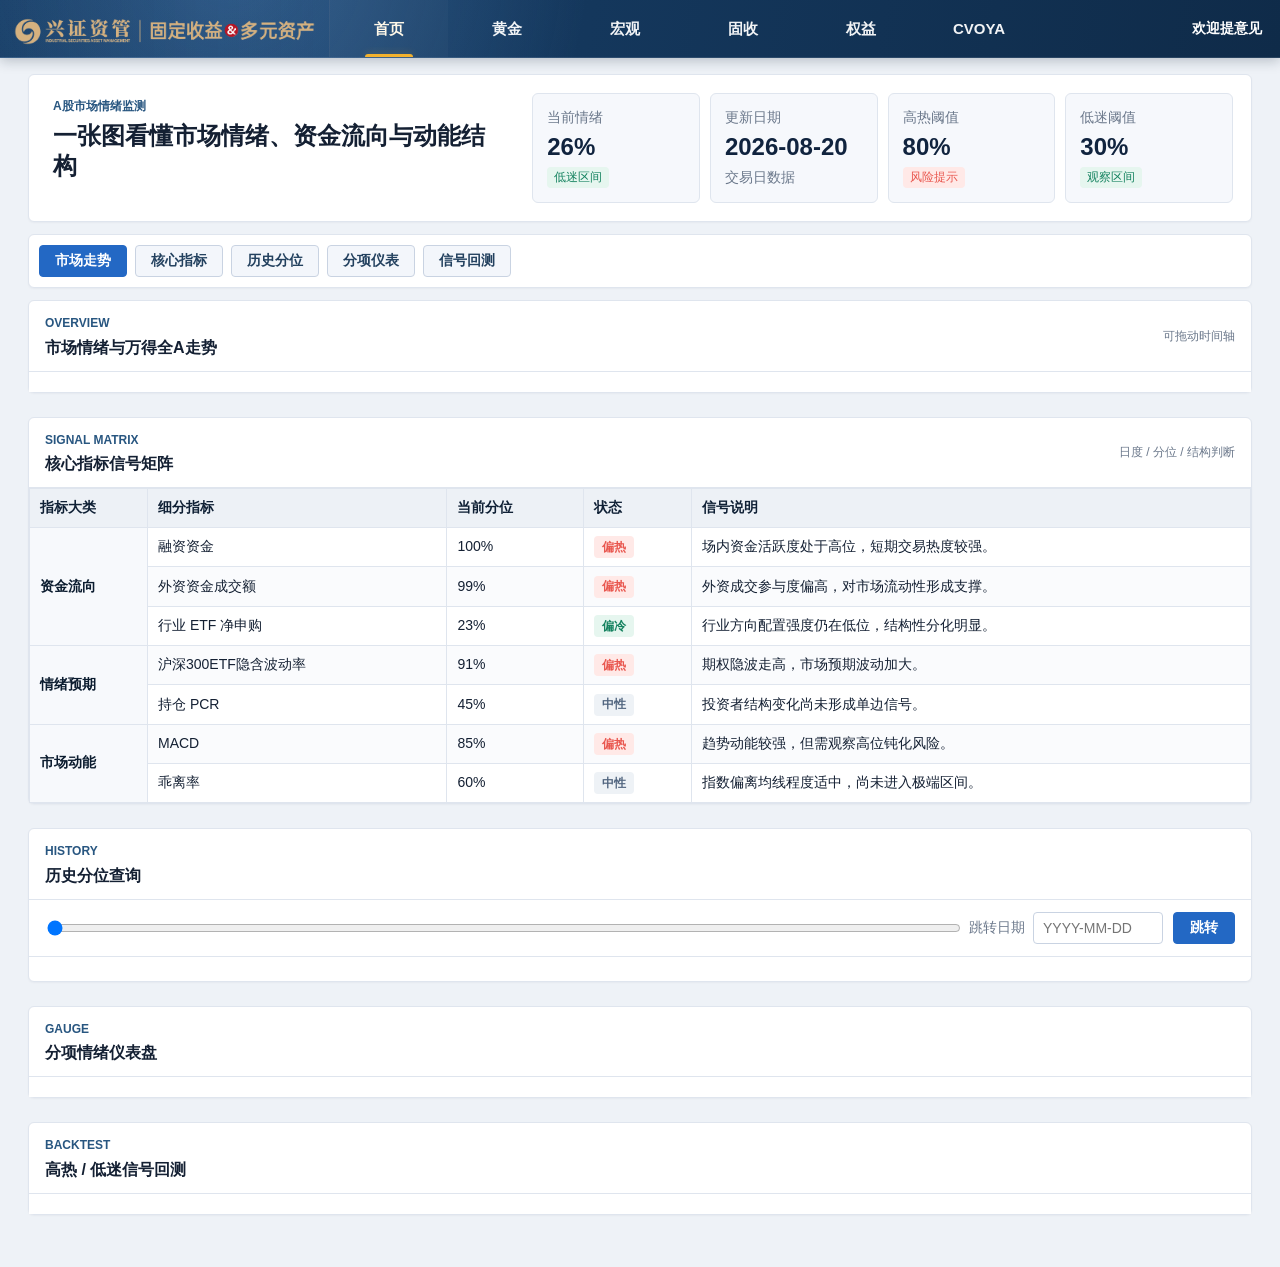
==== index.html @ 02cd3f31 "Add files via upload" ====
<!doctype html>
<html lang="zh-CN">
  <head>
    <meta charset="utf-8">
    <meta name="viewport" content="width=device-width, initial-scale=1">
    <title>兴证资管 - 固定收益与多元资产研究平台</title>
    <meta name="description" content="覆盖黄金、宏观、固定收益与权益研究的多资产研究平台。">
    <link rel="stylesheet" href="styles.css">
  </head>
  <body>
    <header class="topbar">
      <a class="logo" href="#top" data-page-link="page-1" aria-label="返回首页">
        <img class="logo-image" src="brand-logo2.png" alt="兴证资管 固定收益与多元资产">
      </a>
      <nav class="main-nav" aria-label="主导航">
        <a class="active" href="#top" data-page-link="page-1">首页</a>
        <a href="#page-2" data-page-link="page-2">黄金</a>
        <a href="#page-3" data-page-link="page-3">宏观</a>
        <a href="#page-4" data-page-link="page-4">固收</a>
        <a href="#page-5" data-page-link="page-5">权益</a>
        <a href="#page-6" data-page-link="page-6">CVOYA</a>
      </nav>
      <a class="account-link" href="#top">欢迎提意见</a>
    </header>

    <main id="top" class="dashboard-shell is-home">
      <section class="overview-band" aria-label="市场情绪总览">
        <div class="overview-title">
          <p>A股市场情绪监测</p>
          <h1>一张图看懂市场情绪、资金流向与动能结构</h1>
        </div>
        <div class="metric-strip" aria-label="关键指标">
          <article class="metric-card">
            <span>当前情绪</span>
            <strong>26%</strong>
            <em class="state cool">低迷区间</em>
          </article>
          <article class="metric-card">
            <span>更新日期</span>
            <strong>2026-08-20</strong>
            <em>交易日数据</em>
          </article>
          <article class="metric-card">
            <span>高热阈值</span>
            <strong>80%</strong>
            <em class="state hot">风险提示</em>
          </article>
          <article class="metric-card">
            <span>低迷阈值</span>
            <strong>30%</strong>
            <em class="state cool">观察区间</em>
          </article>
        </div>
      </section>

      <section class="workspace-tabs" aria-label="首页模块导航">
        <a class="tab-button active" href="#market-trend" data-page="page-1">市场走势</a>
        <a class="tab-button" href="#signals" data-page="page-1">核心指标</a>
        <a class="tab-button" href="#percentile" data-page="page-1">历史分位</a>
        <a class="tab-button" href="#gauge-section" data-page="page-1">分项仪表</a>
        <a class="tab-button" href="#backtest-section" data-page="page-1">信号回测</a>
      </section>

      <section id="page-1" class="page active" aria-label="情绪指标主视图">
        <section id="signals" class="module module--wide signal-module">
          <div class="module-header">
            <div>
              <p>Signal Matrix</p>
              <h2>核心指标信号矩阵</h2>
            </div>
            <span class="module-meta">日度 / 分位 / 结构判断</span>
          </div>
          <div class="table-scroll">
            <table class="signal-table">
              <thead>
                <tr>
                  <th>指标大类</th>
                  <th>细分指标</th>
                  <th>当前分位</th>
                  <th>状态</th>
                  <th>信号说明</th>
                </tr>
              </thead>
              <tbody>
                <tr>
                  <th rowspan="3">资金流向</th>
                  <td>融资资金</td>
                  <td>100%</td>
                  <td><span class="tag tag-hot">偏热</span></td>
                  <td>场内资金活跃度处于高位，短期交易热度较强。</td>
                </tr>
                <tr>
                  <td>外资资金成交额</td>
                  <td>99%</td>
                  <td><span class="tag tag-hot">偏热</span></td>
                  <td>外资成交参与度偏高，对市场流动性形成支撑。</td>
                </tr>
                <tr>
                  <td>行业 ETF 净申购</td>
                  <td>23%</td>
                  <td><span class="tag tag-cool">偏冷</span></td>
                  <td>行业方向配置强度仍在低位，结构性分化明显。</td>
                </tr>
                <tr>
                  <th rowspan="2">情绪预期</th>
                  <td>沪深300ETF隐含波动率</td>
                  <td>91%</td>
                  <td><span class="tag tag-hot">偏热</span></td>
                  <td>期权隐波走高，市场预期波动加大。</td>
                </tr>
                <tr>
                  <td>持仓 PCR</td>
                  <td>45%</td>
                  <td><span class="tag tag-mid">中性</span></td>
                  <td>投资者结构变化尚未形成单边信号。</td>
                </tr>
                <tr>
                  <th rowspan="2">市场动能</th>
                  <td>MACD</td>
                  <td>85%</td>
                  <td><span class="tag tag-hot">偏热</span></td>
                  <td>趋势动能较强，但需观察高位钝化风险。</td>
                </tr>
                <tr>
                  <td>乖离率</td>
                  <td>60%</td>
                  <td><span class="tag tag-mid">中性</span></td>
                  <td>指数偏离均线程度适中，尚未进入极端区间。</td>
                </tr>
              </tbody>
            </table>
          </div>
        </section>

        <section id="notes" class="insight-grid" aria-label="结论摘要">
          <article class="module insight-card">
            <span class="section-badge">市场判断</span>
            <h2>情绪处于中性偏热区间</h2>
            <p>综合资金流向、投资者预期与市场动能，当前市场情绪未进入极端高热，但部分资金和动能指标已经处于较高分位。</p>
          </article>
          <article class="module insight-card">
            <span class="section-badge">资金面</span>
            <h2>交易活跃度较强</h2>
            <p>融资资金和外资成交额分位偏高，说明市场参与度上升；行业 ETF 净申购仍偏弱，结构性机会更值得跟踪。</p>
          </article>
          <article class="module insight-card">
            <span class="section-badge">风险提示</span>
            <h2>避免追高单一方向</h2>
            <p>当情绪继续上行并接近高热区间时，需要重点观察波动率、成交拥挤度和趋势动能是否同步转弱。</p>
          </article>
        </section>

        <section id="charts" class="chart-grid" aria-label="图表模块">
          <article id="market-trend" class="module chart-module chart-module--wide">
            <div class="module-header">
              <div>
                <p>Overview</p>
                <h2>市场情绪与万得全A走势</h2>
              </div>
              <span class="module-meta">可拖动时间轴</span>
            </div>
            <div class="chart-frame chart-frame--centered">
              <div id="top-chart" class="plotly-graph-div"></div>
            </div>
          </article>

          <article id="backtest-section" class="module chart-module">
            <div class="module-header">
              <div>
                <p>Backtest</p>
                <h2>高热 / 低迷信号回测</h2>
              </div>
            </div>
            <div class="chart-frame chart-frame--centered">
              <div id="signal-backtest-chart" class="plotly-graph-div"></div>
            </div>
          </article>

          <article id="gauge-section" class="module chart-module">
            <div class="module-header">
              <div>
                <p>Gauge</p>
                <h2>分项情绪仪表盘</h2>
              </div>
            </div>
            <div class="chart-frame chart-frame--centered chart-frame--tall">
              <div id="gauge-chart" class="plotly-graph-div"></div>
            </div>
          </article>
        </section>

        <section id="percentile" class="module percentile-module" aria-label="历史分位查询">
          <div class="module-header">
            <div>
              <p>History</p>
              <h2>历史分位查询</h2>
            </div>
            <span class="module-meta" id="dateText"></span>
          </div>
          <div class="date-tools">
            <input id="dateSlider" type="range" min="0" value="0" aria-label="选择日期">
            <label>
              <span>跳转日期</span>
              <input id="dateInput" type="text" placeholder="YYYY-MM-DD">
            </label>
            <button id="jumpButton" type="button">跳转</button>
          </div>
          <div id="dateMsg" class="date-message"></div>
          <div id="percentile-table" class="table-scroll"></div>
        </section>
      </section>

      <section id="page-2" class="page gold-page" aria-label="黄金研究">
        <section class="module gold-model-intro">
          <div class="gold-model-titlebar">
            <div>
              <p>Gold Indicators</p>
              <h2>黄金指标</h2>
            </div>
            <div class="gold-model-tools">
              <span class="model-chip">模型说明</span>
              <label class="gold-model-date">日期 <span>待接入</span></label>
            </div>
          </div>
          <dl class="gold-method-list">
            <div><dt>更新节奏</dt><dd>周度观点与月度观点</dd></div>
            <div><dt>指标框架</dt><dd>宏观、通胀、利率、资金与市场情绪</dd></div>
            <div><dt>模型输出</dt><dd>数据接入后展示方向、强度和结论说明</dd></div>
          </dl>
        </section>

        <section class="gold-model-grid" aria-label="黄金择时模型概览">
          <div class="gold-conclusion-grid">
            <article class="gold-conclusion-card">
              <div class="gold-card-title"><span>周度</span><h3>本周结论</h3></div>
              <dl>
                <div><dt>当前信号</dt><dd><span class="signal-pending">待更新</span></dd></div>
                <div><dt>场内建议</dt><dd>--</dd></div>
                <div><dt>场外建议</dt><dd>--</dd></div>
                <div><dt>业绩回溯</dt><dd>--</dd></div>
              </dl>
            </article>
            <article class="gold-conclusion-card">
              <div class="gold-card-title"><span>月度</span><h3>本月结论</h3></div>
              <dl>
                <div><dt>当前信号</dt><dd><span class="signal-pending">待更新</span></dd></div>
                <div><dt>场内建议</dt><dd>--</dd></div>
                <div><dt>场外建议</dt><dd>--</dd></div>
                <div><dt>业绩回溯</dt><dd>--</dd></div>
              </dl>
            </article>
            <article class="gold-explanation-card">
              <div class="gold-card-title"><span>说明</span><h3>结论说明</h3></div>
              <p>模型数据尚未接入。后续将在这里展示周度、月度信号的主要驱动因素，以及配置观点与风险提示。</p>
            </article>
          </div>

          <article class="gold-timing-chart-panel">
            <div class="gold-chart-toolbar">
              <div><span class="chart-kicker">MODEL CHART</span><h3>黄金xx走势</h3></div>
              <div class="period-switch" aria-label="时间范围占位">
                <button type="button" disabled>今年以来</button>
                <button type="button" disabled>近一年</button>
                <button type="button" disabled>近三年</button>
                <button type="button" disabled>近五年</button>
                <button type="button" class="active" disabled>全部</button>
              </div>
            </div>
            <div class="gold-empty-chart" role="img" aria-label="黄金择时折线图数据待接入">
              <span>折线数据待接入</span>
            </div>
          </article>
        </section>

        <section class="module gold-signal-module" aria-label="黄金多周期信号矩阵">
          <div class="module-header">
            <div>
              <p>Signal Matrix</p>
              <h2>黄金多周期信号矩阵</h2>
            </div>
            <span class="module-meta">周度 / 月度 / 多周期</span>
          </div>
          <div class="table-scroll">
            <table class="gold-signal-table">
              <thead>
                <tr>
                  <th>指标大类</th>
                  <th>细分指标</th>
                  <th>周度</th>
                  <th>上周周度</th>
                  <th>月度</th>
                  <th>上月月度</th>
                </tr>
              </thead>
              <tbody>
                <tr><th rowspan="2">宏观环境</th><td>模块一</td><td><span>待更新</span></td><td><span>待更新</span></td><td><span>待更新</span></td><td><span>待更新</span></td></tr>
                <tr><td>模块二</td><td><span>待更新</span></td><td><span>待更新</span></td><td><span>待更新</span></td><td><span>待更新</span></td></tr>
                <tr><th rowspan="2">资金与持仓</th><td>模块三</td><td><span>待更新</span></td><td><span>待更新</span></td><td><span>待更新</span></td><td><span>待更新</span></td></tr>
                <tr><td>模块四</td><td><span>待更新</span></td><td><span>待更新</span></td><td><span>待更新</span></td><td><span>待更新</span></td></tr>
                <tr><th rowspan="2">估值与风险</th><td>模块五</td><td><span>待更新</span></td><td><span>待更新</span></td><td><span>待更新</span></td><td><span>待更新</span></td></tr>
                <tr><td>模块六</td><td><span>待更新</span></td><td><span>待更新</span></td><td><span>待更新</span></td><td><span>待更新</span></td></tr>
                <tr class="gold-signal-total"><th>综合信号</th><td>模型汇总</td><td><span>待更新</span></td><td><span>待更新</span></td><td><span>待更新</span></td><td><span>待更新</span></td></tr>
              </tbody>
            </table>
          </div>
          <div class="gold-analysis-grid">
            <div class="gold-analysis-column">
              <article><span>模块一</span><p>数据接入后展示对应指标的模型结论与变化。</p></article>
              <article><span>模块二</span><p>数据接入后展示对应指标的模型结论与变化。</p></article>
              <article><span>模块三</span><p>数据接入后展示对应指标的模型结论与变化。</p></article>
            </div>
            <div class="gold-analysis-column">
              <article><span>模块四</span><p>数据接入后展示对应指标的模型结论与变化。</p></article>
              <article><span>模块五</span><p>数据接入后展示对应指标的模型结论与变化。</p></article>
              <article><span>综合判断</span><p>模型信号、配置建议与风险提示将在这里汇总。</p></article>
            </div>
          </div>
        </section>

        <section class="module gold-module gold-volatility-module">
          <div class="module-header">
            <div>
              <p>Gold Volatility</p>
              <h2>黄金隐含波动率与信号</h2>
            </div>
            <span id="goldUpdateDate" class="module-meta">数据更新至</span>
          </div>
          <div class="chart-frame gold-chart-frame">
            <span class="gold-axis-label gold-axis-label--gvz" aria-hidden="true">GVZ</span>
            <div id="gold-volatility-chart" class="plotly-graph-div"></div>
          </div>
          <p class="gold-data-note">数据来源：Wind，兴证资管</p>
        </section>
      </section>

      <section id="page-3" class="page research-page" aria-label="宏观研究">
        <div class="module research-page-intro macro-page-intro">
          <p>Macro Research</p>
          <h2>国内宏观经济监测</h2>
          <span>增长、生产、价格与信用条件</span>
          <strong id="macroUpdateDate" class="macro-intro-date">数据读取中</strong>
        </div>
        <nav id="macroCategoryNav" class="macro-category-nav" aria-label="宏观图表分类"></nav>
        <div id="macroResearchContent" class="macro-research-content">
          <p class="macro-loading">正在载入宏观图表数据...</p>
        </div>
      </section>

      <section id="page-4" class="page research-page" aria-label="固定收益研究">
        <div class="module research-page-intro">
          <p>Fixed Income</p>
          <h2>固定收益研究</h2>
          <span>研究框架已建立，内容待接入。</span>
        </div>
        <div class="research-module-grid">
          <article><span>01</span><h3>模块一</h3><p>内容待接入</p></article>
          <article><span>02</span><h3>模块二</h3><p>内容待接入</p></article>
          <article><span>03</span><h3>模块三</h3><p>内容待接入</p></article>
        </div>
      </section>

      <section id="page-5" class="page research-page" aria-label="权益研究">
        <div class="module research-page-intro">
          <p>Equity Research</p>
          <h2>权益研究</h2>
          <span>研究框架已建立，内容待接入。</span>
        </div>
        <div class="research-module-grid">
          <article><span>01</span><h3>模块一</h3><p>内容待接入</p></article>
          <article><span>02</span><h3>模块二</h3><p>内容待接入</p></article>
          <article><span>03</span><h3>模块三</h3><p>内容待接入</p></article>
        </div>
      </section>

      <section id="page-6" class="page research-page cvoya-page" aria-label="CVOYA 航海家全球多元资产策略指数">
        <figure class="cvoya-hero">
          <img src="cvoya-hero-hd.jpg" width="2451" height="600" alt="兴证资管航海家全球多元资产策略指数 CVOYA">
        </figure>

        <section class="cvoya-product-header" aria-labelledby="cvoya-title">
          <div class="cvoya-product-copy">
            <p class="cvoya-eyebrow">CISC VOYAGER GLOBAL MULTI-ASSET STRATEGIC INDEX</p>
            <h1 id="cvoya-title">兴证资管航海家全球多元资产策略指数</h1>
            <p class="cvoya-lead">以全天候思想理念和风险平价工具为基础，用规则化的多资产配置框架应对不同经济周期。</p>
          </div>
          <dl class="cvoya-meta" aria-label="指数基本信息">
            <div><dt>Wind 代码</dt><dd>CVOYA.WI</dd></div>
            <div><dt>基点值</dt><dd>1000</dd></div>
            <div><dt>发布日期</dt><dd>2026-06-22</dd></div>
          </dl>
        </section>

        <section class="cvoya-band cvoya-overview" aria-labelledby="cvoya-overview-title">
          <div class="cvoya-section-heading">
            <span>OVERVIEW</span>
            <h2 id="cvoya-overview-title">始于预测，终于应对</h2>
          </div>
          <div class="cvoya-overview-grid">
            <div class="cvoya-prose">
              <p>2026年6月22日，兴业证券集团旗下兴证资管正式发布“航海家”系列全球多元资产策略指数家族，首位成员——兴证资管航海家全球多元资产策略指数（CISC Voyager Global Multi-Asset Strategic Index）同步登陆万得（Wind）平台。</p>
              <p>“航海家”系列秉承“始于预测，终于应对”的投资哲学，在全天候思想理念和风险平价工具的基础上迭代优化。策略指数模型综合分析宏观风险和趋势变量等因素，并内嵌动态整体控波和组合细分止损机制。</p>
              <p>指数投资范围涵盖境内外权益、固定收益、货币（贵金属）和大宗商品等多元资产，通过策略模型动态配置，以有效应对不同经济周期变化。</p>
            </div>
            <dl class="cvoya-stat-grid" aria-label="基日以来风险收益指标">
              <div><dt>基日</dt><dd>2016-01-28</dd></div>
              <div><dt>年化收益</dt><dd>9.55%</dd></div>
              <div><dt>年化波动</dt><dd>3.63%</dd></div>
              <div><dt>最大回撤</dt><dd>-3.33%</dd></div>
              <div><dt>夏普比率</dt><dd>2.63</dd></div>
              <div><dt>卡玛比率</dt><dd>2.86</dd></div>
            </dl>
          </div>
          <p class="cvoya-small-note">统计区间：2016-01-28 至 2026-06-18。历史表现不代表未来表现。</p>
        </section>

        <section class="cvoya-band cvoya-performance" aria-labelledby="cvoya-performance-title">
          <div class="cvoya-section-heading">
            <span>PERFORMANCE</span>
            <h2 id="cvoya-performance-title">风险收益表现</h2>
          </div>
          <p class="cvoya-section-lead">基日以来，策略指数在收益率、波动率和回撤控制之间取得了相对均衡的表现。</p>

          <figure class="cvoya-figure cvoya-figure-primary">
            <figcaption><span>图表 1</span>兴证资管航海家全球多元资产策略指数与同类指数净值比较（2016-01-28 至 2026-06-18）</figcaption>
            <img src="cvoya-chart-index-comparison.png" width="1270" height="536" alt="CVOYA 与同类指数净值比较图">
            <p>数据来源：Wind，兴证资管</p>
          </figure>

          <figure class="cvoya-figure">
            <figcaption><span>图表 2</span>兴证资管航海家全球多元资产策略指数与同类指数风险收益特征（2016-01-28 至 2026-06-18）</figcaption>
            <img src="cvoya-chart-risk-return.png" width="1470" height="756" alt="CVOYA 与同类指数风险收益特征表">
            <p>数据来源：Wind，兴证资管</p>
          </figure>

          <div class="cvoya-period-summary">
            <strong>2026 年以来</strong>
            <p>截至2026年6月18日，绝对收益5.51%，年化收益13.10%，年化波动5.56%，最大回撤-3.33%，夏普比率2.36，卡玛比率3.93。</p>
          </div>

          <figure class="cvoya-figure">
            <figcaption><span>图表 3</span>兴证资管航海家全球多元资产策略指数年度与月度风险收益情况（2016-01-28 至 2026-06-18）</figcaption>
            <img src="cvoya-chart-period-returns.png" width="1269" height="342" alt="CVOYA 年度与月度风险收益情况">
            <p>数据来源：Wind，兴证资管</p>
          </figure>

          <div class="cvoya-period-summary">
            <strong>长期配置视角</strong>
            <p>基日以来任一时间点持有指数一年，达到正收益的概率为99.98%，并且收益大于4%的概率达94.2%以上。</p>
          </div>

          <figure class="cvoya-figure">
            <figcaption><span>图表 4</span>兴证资管航海家全球多元资产策略指数滚动一年收益分布（2016-01-28 至 2026-06-18）</figcaption>
            <img src="cvoya-chart-rolling-return.png" width="1268" height="552" alt="CVOYA 滚动一年收益分布">
            <p>数据来源：Wind，兴证资管</p>
          </figure>
        </section>

        <section class="cvoya-band cvoya-narrative" aria-labelledby="cvoya-background-title">
          <div class="cvoya-section-heading">
            <span>01 / BACKGROUND</span>
            <h2 id="cvoya-background-title">“航海家”策略指数推出背景</h2>
          </div>
          <div class="cvoya-copy-columns">
            <p>当前全球宏观格局深度重构，地缘博弈与外部冲击趋于常态，单一资产或传统的资产配置方式难以兼顾理想收益、稳健风控和优质体验。贸易失衡和冲突带来的通胀压力，以及地缘政治变化等事件频发，可能引发阶段性流动性冲击，导致全球大类资产相关性走高。</p>
            <p>在多重约束下，资产配置思路从资产简单分散转向更低相关性的驱动因素分散，从资产趋势预测转向对市场未来不确定性的应对，从资产静态配置转向情景动态应对。</p>
            <p>“航海家”策略指数家族基于量化模型，将各类资产的风险因子进行系统性拆分、定价和重组。在严格控制因子间相关性的同时，将风险均衡配置于不同经济周期，力求提升组合跨周期适配能力。</p>
            <p>策略模型以确定性的应对框架直面不确定性的市场变化，并嵌入动态止盈和止损机制，力求缓释市场尾部风险，平抑组合波动幅度，收窄阶段回撤空间。</p>
          </div>
        </section>

        <section class="cvoya-band cvoya-construction" aria-labelledby="cvoya-construction-title">
          <div class="cvoya-section-heading">
            <span>02 / METHODOLOGY</span>
            <h2 id="cvoya-construction-title">策略指数构建原理</h2>
          </div>
          <div class="cvoya-construction-grid">
            <div class="cvoya-construction-copy">
              <div class="cvoya-prose">
                <p>QIS策略指数（Quantitative Investment Strategy）通过数据驱动和规则化算法，将多资产配置、风险溢价、趋势信号、波动率特征等投资逻辑转化为可执行、可复现的策略体系，具有“规则可显化、风险可识别、表现可跟踪”的特点。</p>
                <p>兴证资管“航海家”系列以QIS策略指数为载体，将多年研发形成的多元资产配置能力转化为标准、透明和规范的解决方案。指数按照既定规则运行，调仓机制和风险控制框架相对清晰，策略执行强调纪律性和一致性。</p>
                <p>在资产选择方面，CVOYA.WI覆盖中国和海外权益、中国固定收益和中国大宗商品四大核心资产类别，重点考量资产流动性、可投资容量、风险收益特征和资产相关性。</p>
                <p>在指数策略构建方面，CVOYA.WI围绕资产波动、趋势运行和相关性变化等核心要素进行建模，并在组合层面内嵌动态调控与细分止损机制。指数通过多类资产的差异化表现实现分散互补，在规则化框架下提升组合对不同市场环境的适应能力。</p>
              </div>
              <figure class="cvoya-figure cvoya-figure-process">
                <figcaption><span>图表 6</span>兴证资管航海家全球多元资产策略指数配置步骤</figcaption>
                <img src="cvoya-allocation-process.png" width="1145" height="141" alt="CVOYA 宏观因子映射至组合优化控制的配置步骤">
                <p>资料来源：兴证资管</p>
              </figure>
            </div>
            <figure class="cvoya-figure cvoya-figure-portrait">
              <figcaption><span>图表 5</span>兴证资管航海家全球多元资产策略指数配置标的资产</figcaption>
              <img src="cvoya-asset-universe.png" width="1146" height="1123" alt="CVOYA 配置标的资产范围">
              <p>资料来源：兴证资管</p>
            </figure>
          </div>
          <p class="cvoya-closing">指数以全天候思想理念和风险平价工具为基础，结合长短期动量、波动率、相关性及宏观场景识别等信号，动态测算并调整各类资产权重，力争把复杂的多资产配置能力转化为可跟踪、可解释、可产品化的系统化工具。</p>
        </section>

        <section class="cvoya-band" aria-labelledby="cvoya-use-title">
          <div class="cvoya-section-heading">
            <span>03 / APPLICATION</span>
            <h2 id="cvoya-use-title">QIS策略指数的运用方式</h2>
          </div>
          <p class="cvoya-section-lead">目前符合适当性要求的投资者可通过以下业务形式参与QIS策略指数：</p>
          <div class="cvoya-use-grid">
            <article><span>01</span><h3>资产管理产品</h3><p>体现策略指数表现的资管计划、公募基金等产品</p></article>
            <article><span>03</span><h3>场外衍生品</h3><p>挂钩策略指数的场外期权等衍生品交易</p></article>
            <article><span>02</span><h3>总收益互换</h3><p>挂钩策略指数的TRS业务</p></article>
            <article><span>04</span><h3>收益凭证</h3><p>挂钩策略指数的收益凭证产品</p></article>
          </div>
          <div class="cvoya-implementation"> 
            <div><h3>结构化投资</h3><p>固定收益与TRS相结合，或固定收益与场外期权相结合。</p></div>
            <div><h3>线性直投底层资产</h3><p>底层直投ETF、底层直投期货，或ETF与期货相结合。</p></div>
          </div>
        </section>

        <details class="cvoya-compliance">
          <summary>
            <span>COMPLIANCE</span>
            <strong>风险揭示和免责声明</strong>
            <em>展开阅读</em>
          </summary>
          <div class="cvoya-compliance-body">
            <h2>重要提示</h2>
            <p>本材料仅供兴证证券资产管理有限公司（简称“本公司”或“本管理人”）与投资者进行交流探讨之用，不构成任何广告或宣传推介。本公司不会因接收人收到本材料而视其为本公司的当然客户，特定产品的资管合同为确定投资者与本公司间权利义务的唯一法律安排，投资者仅在认真阅读并签署特定资管产品合同、交付资金并获得份额确认的前提下方成为本公司的客户。</p>
            <p>本材料提示的风险不足以揭示实际交易中可能遇到的全部风险，投资者可能会承受本材料所提示的风险以外的其他风险。如果投资者不理解交易风险，或者不愿意承担全部的交易风险或损失，投资者不应当开展相关交易。</p>
            <p>投资者应当知悉，本公司不对交易的预期结果进行承诺或保证。投资者须仔细阅读本材料并在充分评估自身特定需求、目标及财务状况、风险承受能力的基础上考虑相关交易决策是否适宜。在决定是否从事相关交易前，投资者可以向独立第三方寻求专家咨询意见，并应自行就交易进行数据搜集及研究。</p>
            <p>为保护自身权益，请投资者在参与投资前，对相关规则、惯例、知识有充分的了解，确保在理解相关风险类型的基础上，能够识别并充分评估此等风险可能给自身带来的任何损失。</p>
            <p>为切实保护投资者的权益，本公司基于投资者适当性管理要求，需要对投资者进行风险承受能力评估，但并不能取代投资者的自行判断，也不会降低交易的固有风险，也不会影响投资者依法应当承担的投资风险、履约责任以及费用。同时，本公司履行投资者适当性管理职责不能取代投资者本身或其投资顾问的投资判断，投资者不得以交易存续期间其不符合相关适当性标准为由拒绝承担交易结果。</p>
            <p>投资者不应当进行任何交易或参与资管产品投资，除非投资者对交易或资管业务有完全理解，包括但不限于：本公司与投资者的身份及权利义务；资管业务性质以及与资管业务、证券交易有关的市场状况；开展与终止此等资管业务的条款与条件；相关财务与经济风险敞口；以及税费、会计、合规与监管问题。</p>
            <p>投资者在交易开展前应认真阅读并充分理解交易相关的全部法律文件，包括但不限于资产管理合同、计划说明书等，以清楚知悉投资者所享有的权利和应承担的义务，并确保有能力承受可能因签署和履行相关法律文件所引起的全部风险。</p>
            <p>投资者应当知悉，本公司是资管产品的管理人，而不是投资者的投资顾问。本声明的内容不得被视为本公司为投资者提供的任何投资建议、财务咨询、产品推荐或交易担保。投资者须独自承担监控投资或交易情况的责任，所有可能的交易风险及损失由投资者自行承担。</p>
            <p>本材料中的标题仅为方便检索而设，不作为对本材料内容的解释，也不以任何方式影响本材料的规定。如本材料包含一项建议，该建议仅为一般性建议，并未考虑投资者的特定交易目标、财务状况、风险承受能力或特别的避险需求。如相关内容与投资者和本公司签署的交易协议或其他法律文件不一致，以正式签署的法律文件约定为准。</p>

            <h2>主要风险说明</h2>
            <p><strong>政策风险：</strong>因国家宏观政策发生变化，导致市场价格波动而产生风险。</p>
            <p><strong>经济周期风险：</strong>经济运行的周期性变化可能引起股票、债券价格及收益水平变化。</p>
            <p><strong>利率风险：</strong>金融市场利率波动会影响固定收益证券的价格、收益率以及企业融资成本和利润。</p>
            <p><strong>上市公司经营风险：</strong>上市公司的管理能力、财务状况、市场前景、行业竞争等因素可能导致盈利和股票价格变化。</p>
            <p><strong>信用风险：</strong>债券发行人或交易对手可能发生违约，或因信用质量降低导致证券价格下降。</p>
            <p><strong>可转换债券及可交换债券投资风险：</strong>包括但不限于收益不确定、转股或换股、偿付、资信、质押担保、回售集中兑付、流动性及周期性风险。</p>
            <p><strong>购买力风险：</strong>产品投资收益可能受到通货膨胀影响，导致实际购买力下降。</p>
            <p><strong>再投资风险：</strong>当利率下降时，固定收益证券所得利息收入再投资可能获得较低收益率。</p>
            <p><strong>法律和合规风险：</strong>法律法规、监管要求或市场规则变化，可能导致交易法律制度不明确、交易不受法律保护、协议无效或不可执行。</p>
            <p><strong>汇率风险：</strong>涉及不同货币币种的交易将承担货币价值或价格波动风险。</p>
            <p><strong>操作风险：</strong>交易人员、场所、清算机构的操作失误、违反流程或内部控制系统不完善，可能导致损失。</p>
            <p><strong>不可抗力风险：</strong>自然灾害、战争、公共卫生事件、政府行为、通讯失败、政策法规修改或监管要求调整等不可抗力事件可能影响交易正常进行。</p>
            <p><strong>交易费用：</strong>净损益可能受到销售费用、产品管理费、业绩报酬、托管费、投资交易费用及税收等影响。</p>
            <p><strong>风险管理机制：</strong>机构投资者应建立内部风险管理机制，重大决策应符合内部治理文件规定并取得有权机构或人员批准。</p>
            <p><strong>合法性、真实性及授权：</strong>投资者应确保签署及履行法律文件符合监管要求，所提供资料真实、准确、完整，并具备必要的签署、履约和资金权利。</p>
            <p><strong>与模拟历史数据的对比：</strong>历史表现或样本表现可能取自通常认为可信但未经本公司独立确认的来源，模拟表现与实际结果之间可能存在巨大差别。</p>

            <h2>免责声明</h2>
            <p>如本材料的信息来源于已公开的资料，本公司对该等信息的准确性、完整性或可靠性不作任何保证。本材料仅体现本公司基于目前可得信息和业务情况的分析推论，不属于证券研究报告范畴，相关判断可能随后续市场变化而变化。</p>
            <p>本材料涉及的板块、策略分析、个股分析仅为方便展示之用，不表明投资团队对相关标的投资价值或一定盈利的保证。过往表现不应作为预测日后表现的依据，本公司不保证本材料所含信息保持在最新状态。</p>
            <p>市场有风险，投资需谨慎。本材料中所指的投资、交易、产品及服务可能不适合个别投资者，不构成对投资者私人的咨询建议。投资者不应将本材料作为投资决策的唯一参考依据，所有可能的交易风险及损失由投资者自行承担。</p>
            <p>投资者及其相关方应当遵守廉洁从业规范，严格遵守法律法规、中国证监会规定和行业自律规则，公平竞争、合规经营、忠实勤勉、诚实守信。</p>
            <p>本材料版权仅为本公司所有，未经本公司书面许可，任何机构和个人不得对本材料内的全部或部分信息以任何形式进行翻版、复制、发表、引用或泄露给任何第三方。</p>
            <p>若本公司以外的其他机构发送本材料，由该机构独自为此发送行为负责。通过此途径获得本材料的收件人，应对本材料进行保密处理并及时通知本公司。</p>
          </div>
        </details>
      </section>
    </main>

    <script src="https://cdn.plot.ly/plotly-3.5.0.min.js" integrity="sha256-fHbNLP+GlIXN+efbQec78UkemUz3NJp7UmfGxC1tNxs=" crossorigin="anonymous"></script>
    <script src="gold-volatility-data.js" defer></script>
    <script src="macro-data.js" defer></script>
    <script src="app.js" defer></script>
    <script src="gold-volatility.js" defer></script>
    <script src="macro-charts.js" defer></script>
  </body>
</html>
---- styles.css ----
:root {
  --nav: #14375c;
  --nav-deep: #102c4c;
  --nav-active: #2a5386;
  --accent: #f3b22e;
  --page: #eef2f7;
  --panel: #ffffff;
  --panel-soft: #f6f8fc;
  --line: #dfe5ee;
  --line-strong: #c9d3e2;
  --ink: #142033;
  --muted: #6b788b;
  --blue: #2368c4;
  --blue-soft: #eaf2ff;
  --red: #e9574f;
  --red-soft: #ffe9e7;
  --green: #14825f;
  --green-soft: #e6f6ef;
  --yellow-soft: #fff4dc;
}

/* CVOYA product page */
.cvoya-page {
  overflow: hidden;
  background: #fff;
  border: 1px solid var(--line);
  border-radius: 6px;
  box-shadow: 0 2px 8px rgba(21, 42, 68, 0.05);
}

.cvoya-page.active {
  gap: 0;
}

.cvoya-hero {
  margin: 0;
  overflow: hidden;
  background: #0a3b64;
}

.cvoya-hero img {
  display: block;
  width: 100%;
  height: auto;
}

.cvoya-product-header {
  display: grid;
  grid-template-columns: minmax(0, 1.2fr) minmax(520px, 0.8fr);
  gap: 54px;
  align-items: end;
  padding: 38px 48px 34px;
  background: #fff;
  border-bottom: 1px solid var(--line);
}

.cvoya-eyebrow,
.cvoya-section-heading > span {
  margin: 0 0 8px;
  color: #9b6d24;
  font-size: 11px;
  font-weight: 800;
  text-transform: uppercase;
}

.cvoya-product-copy h1 {
  max-width: 920px;
  margin: 0;
  color: #0e2c4e;
  font-size: 30px;
  line-height: 1.3;
}

.cvoya-lead {
  max-width: 900px;
  margin: 13px 0 0;
  color: #51667e;
  font-size: 16px;
}

.cvoya-meta {
  display: grid;
  grid-template-columns: repeat(3, minmax(0, 1fr));
  width: calc(100% - 56px);
  margin: 0;
  justify-self: end;
  border-top: 1px solid #ccd5e1;
  border-bottom: 1px solid #ccd5e1;
}

.cvoya-meta div {
  min-width: 0;
  min-height: 78px;
  padding: 13px 14px;
  border-right: 1px solid #dce3ec;
}

.cvoya-meta div:last-child {
  border-right: 0;
}

.cvoya-meta dt,
.cvoya-stat-grid dt {
  color: #78869a;
  font-size: 11px;
}

.cvoya-meta dd {
  margin: 3px 0 0;
  color: #0c315b;
  font-size: 18px;
  font-weight: 800;
  white-space: nowrap;
}

.cvoya-band {
  padding: 42px 48px 46px;
  background: #fff;
  border-bottom: 1px solid var(--line);
}

.cvoya-band:nth-of-type(even) {
  background: #f8fafc;
}

.cvoya-section-heading {
  margin-bottom: 25px;
}

.cvoya-section-heading h2 {
  margin: 0;
  color: #102e51;
  font-size: 24px;
}

.cvoya-section-lead {
  max-width: 980px;
  margin: -12px 0 28px;
  color: #65758a;
}

.cvoya-overview-grid {
  display: grid;
  grid-template-columns: minmax(0, 1.2fr) minmax(520px, 0.8fr);
  gap: 54px;
  align-items: start;
}

.cvoya-prose p,
.cvoya-copy-columns p {
  margin: 0 0 16px;
  color: #33465d;
  line-height: 1.85;
}

.cvoya-prose p:last-child,
.cvoya-copy-columns p:last-child {
  margin-bottom: 0;
}

.cvoya-stat-grid {
  display: grid;
  grid-template-columns: repeat(3, minmax(0, 1fr));
  margin: 0;
  border-top: 2px solid #173f69;
}

.cvoya-stat-grid div {
  min-height: 102px;
  padding: 18px 16px;
  border-right: 1px solid #dde4ed;
  border-bottom: 1px solid #dde4ed;
}

.cvoya-stat-grid div:nth-child(3n) {
  border-right: 0;
}

.cvoya-stat-grid dd {
  margin: 7px 0 0;
  color: #0c315b;
  font-size: 24px;
  font-weight: 800;
}

.cvoya-stat-grid div:nth-child(2) dd,
.cvoya-stat-grid div:nth-child(4) dd {
  color: #a76516;
}

.cvoya-small-note,
.cvoya-figure > p {
  margin: 14px 0 0;
  color: #8a95a5;
  font-size: 11px;
}

.cvoya-figure {
  margin: 0 0 42px;
  padding: 0;
}

.cvoya-performance .cvoya-figure {
  width: min(100%, 1120px);
  margin: 0 auto 40px;
}

.cvoya-performance .cvoya-period-summary {
  width: min(100%, 1060px);
  margin-right: auto;
  margin-left: auto;
}

.cvoya-figure:last-child {
  margin-bottom: 0;
}

.cvoya-figure figcaption {
  margin-bottom: 12px;
  color: #7a8798;
  font-size: 11px;
}

.cvoya-figure figcaption span {
  display: inline-block;
  margin-right: 8px;
  color: #9b6d24;
  font-weight: 800;
}

.cvoya-figure img {
  display: block;
  width: 100%;
  height: auto;
  background: #fff;
  border: 1px solid #e0e5ec;
}

.cvoya-figure-primary img {
  border-top: 2px solid #163f6b;
}

.cvoya-period-summary {
  display: grid;
  grid-template-columns: 150px minmax(0, 1fr);
  gap: 18px;
  align-items: start;
  max-width: 1060px;
  margin: 0 0 34px;
  padding: 18px 0;
  border-top: 1px solid #d8e0ea;
  border-bottom: 1px solid #d8e0ea;
}

.cvoya-period-summary strong {
  color: #193d65;
}

.cvoya-period-summary p {
  margin: 0;
  color: #5a6c81;
}

.cvoya-copy-columns {
  columns: 2;
  column-gap: 58px;
  column-rule: 1px solid #e1e6ed;
}

.cvoya-copy-columns p {
  break-inside: avoid;
}

.cvoya-construction-grid {
  display: grid;
  grid-template-columns: minmax(0, 1fr) minmax(420px, 0.72fr);
  gap: 58px;
  align-items: stretch;
}

.cvoya-construction-copy {
  display: flex;
  flex-direction: column;
  min-width: 0;
}

.cvoya-figure-portrait {
  max-width: 620px;
  justify-self: end;
}

.cvoya-prose-wide {
  max-width: 1120px;
  margin: 8px 0 28px;
}

.cvoya-figure-process {
  width: min(100%, 780px);
  margin: auto 0 0;
  padding-top: 28px;
}

.cvoya-closing {
  max-width: 1180px;
  margin: 8px 0 0;
  padding-left: 18px;
  color: #314a65;
  line-height: 1.8;
  border-left: 3px solid #c18b32;
}

.cvoya-use-grid {
  display: grid;
  grid-template-columns: repeat(4, minmax(0, 1fr));
  gap: 1px;
  overflow: hidden;
  background: #dbe2eb;
  border: 1px solid #dbe2eb;
  border-radius: 4px;
}

.cvoya-use-grid article {
  min-height: 150px;
  padding: 22px;
  background: #fff;
}

.cvoya-use-grid article > span {
  color: #b77b20;
  font-size: 11px;
  font-weight: 800;
}

.cvoya-use-grid h3,
.cvoya-implementation h3 {
  margin: 22px 0 7px;
  color: #17395e;
  font-size: 17px;
}

.cvoya-use-grid p,
.cvoya-implementation p {
  margin: 0;
  color: #68778a;
  font-size: 13px;
}

.cvoya-implementation {
  display: grid;
  grid-template-columns: repeat(2, minmax(0, 1fr));
  gap: 32px;
  margin-top: 26px;
}

.cvoya-implementation > div {
  padding-top: 16px;
  border-top: 2px solid #254f7c;
}

.cvoya-implementation h3 {
  margin-top: 0;
}

.cvoya-compliance {
  background: #f2f4f7;
  color: #778291;
  font-size: 11px;
}

.cvoya-compliance summary {
  display: grid;
  grid-template-columns: 110px minmax(0, 1fr) auto;
  gap: 18px;
  align-items: center;
  padding: 20px 48px;
  cursor: pointer;
  list-style: none;
}

.cvoya-compliance summary::-webkit-details-marker {
  display: none;
}

.cvoya-compliance summary span {
  color: #9a7b4b;
  font-size: 10px;
  font-weight: 800;
}

.cvoya-compliance summary strong {
  color: #697587;
  font-size: 12px;
}

.cvoya-compliance summary em {
  color: #8a94a2;
  font-size: 10px;
  font-style: normal;
}

.cvoya-compliance[open] summary em {
  visibility: hidden;
}

.cvoya-compliance-body {
  max-width: 1320px;
  margin: 0 auto;
  padding: 4px 48px 38px;
}

.cvoya-compliance-body h2 {
  margin: 24px 0 8px;
  color: #687587;
  font-size: 12px;
}

.cvoya-compliance-body p {
  margin: 0 0 8px;
  line-height: 1.75;
}

@media (max-width: 1180px) {
  .cvoya-product-header,
  .cvoya-overview-grid,
  .cvoya-construction-grid {
    grid-template-columns: 1fr;
  }

  .cvoya-meta {
    width: 100%;
    max-width: 680px;
    justify-self: start;
  }

  .cvoya-figure-portrait {
    max-width: 720px;
    justify-self: start;
  }

  .cvoya-use-grid {
    grid-template-columns: repeat(2, minmax(0, 1fr));
  }
}

@media (max-width: 720px) {
  .cvoya-hero img {
    width: 760px;
    max-width: none;
    margin-left: 105%;
    transform: translateX(-50%);
  }

  .cvoya-product-header,
  .cvoya-band {
    padding: 26px 18px 30px;
  }

  .cvoya-product-header {
    gap: 24px;
  }

  .cvoya-product-copy h1 {
    font-size: 23px;
  }

  .cvoya-lead {
    font-size: 14px;
  }

  .cvoya-meta,
  .cvoya-stat-grid,
  .cvoya-use-grid,
  .cvoya-implementation {
    grid-template-columns: 1fr;
  }

  .cvoya-meta div,
  .cvoya-stat-grid div,
  .cvoya-stat-grid div:nth-child(3n) {
    border-right: 0;
  }

  .cvoya-meta {
    grid-template-columns: repeat(3, minmax(0, 1fr));
  }

  .cvoya-meta div {
    border-right: 1px solid #dce3ec;
  }

  .cvoya-meta div:last-child {
    border-right: 0;
  }

  .cvoya-meta dd {
    font-size: 12px;
  }

  .cvoya-stat-grid {
    grid-template-columns: repeat(2, minmax(0, 1fr));
  }

  .cvoya-stat-grid div {
    border-right: 1px solid #dde4ed;
  }

  .cvoya-stat-grid div:nth-child(2n) {
    border-right: 0;
  }

  .cvoya-stat-grid div {
    min-height: 82px;
  }

  .cvoya-copy-columns {
    columns: 1;
    column-rule: 0;
  }

  .cvoya-period-summary {
    grid-template-columns: 1fr;
    gap: 6px;
  }

  .cvoya-figure {
    margin-bottom: 30px;
  }

  .cvoya-figure-process {
    width: 100%;
  }

  .cvoya-figure-process img {
    width: 100%;
    max-width: 100%;
  }

  .cvoya-compliance summary {
    grid-template-columns: 1fr auto;
    gap: 5px 12px;
    padding: 18px;
  }

  .cvoya-compliance summary span {
    grid-column: 1 / -1;
  }

  .cvoya-compliance-body {
    padding: 2px 18px 28px;
  }
}

* {
  box-sizing: border-box;
}

html {
  scroll-behavior: smooth;
}

body {
  min-width: 0;
  margin: 0;
  color: var(--ink);
  background: var(--page);
  font-family: "Microsoft YaHei", "PingFang SC", Arial, sans-serif;
  font-size: 14px;
  line-height: 1.55;
}

a {
  color: inherit;
  text-decoration: none;
}

button,
input {
  font: inherit;
}

.topbar {
  position: sticky;
  top: 0;
  z-index: 50;
  display: flex;
  align-items: stretch;
  height: 58px;
  color: #fff;
  background:
    radial-gradient(circle at 18% -68%, rgba(104, 160, 220, 0.34), transparent 34%),
    linear-gradient(100deg, #173f69 0%, #14375c 46%, #0f2b49 100%);
  border-bottom: 1px solid rgba(226, 237, 251, 0.12);
  box-shadow: 0 3px 12px rgba(13, 31, 52, 0.24);
}

.logo {
  position: relative;
  display: grid;
  place-items: center;
  width: 330px;
  flex: 0 0 330px;
  padding: 0 10px;
  background: linear-gradient(90deg, rgba(7, 24, 42, 0.12), rgba(7, 24, 42, 0));
  border-right: 1px solid rgba(226, 237, 251, 0.1);
}

.logo-mark {
  position: relative;
  width: 24px;
  height: 24px;
  border: 3px solid #ffffff;
  border-radius: 6px;
  transform: rotate(45deg);
}

.logo-mark::before,
.logo-mark::after {
  position: absolute;
  content: "";
  border-radius: 3px;
}

.logo-mark::before {
  inset: 4px;
  border: 3px solid #d8e4f7;
}

.logo-mark::after {
  width: 7px;
  height: 7px;
  right: -4px;
  bottom: -4px;
  background: var(--accent);
}

.logo-image {
  display: block;
  width: 100%;
  max-width: 310px;
  height: 50px;
  object-fit: contain;
  transform: translateY(3px);

}

.main-nav {
  display: flex;
  align-items: stretch;
  min-width: 0;
  overflow-x: auto;
  scrollbar-width: thin;
}

.main-nav a {
  position: relative;
  display: flex;
  align-items: center;
  justify-content: center;
  min-width: 118px;
  padding: 0 18px;
  color: rgba(255, 255, 255, 0.94);
  font-size: 15px;
  font-weight: 700;
  white-space: nowrap;
  transition: color 160ms ease, background-color 160ms ease;
}

.main-nav a:hover {
  background: rgba(255, 255, 255, 0.045);
}

.main-nav a.active {
  color: #fff8e8;
  background: rgba(255, 255, 255, 0.025);
}

.main-nav a.active::after {
  position: absolute;
  right: 50%;
  bottom: 0;
  width: 48px;
  height: 3px;
  content: "";
  background: var(--accent);
  border-radius: 3px 3px 0 0;
  box-shadow: 0 -1px 7px rgba(243, 178, 46, 0.24);
  transform: translateX(50%);
}

.account-link {
  display: flex;
  align-items: center;
  justify-content: center;
  min-width: 104px;
  padding: 0 18px;
  margin-left: auto;
  font-weight: 700;
  white-space: nowrap;
}

.dashboard-shell {
  width: min(1780px, calc(100% - 56px));
  margin: 16px auto 40px;
}

.overview-band,
.module,
.workspace-tabs {
  background: var(--panel);
  border: 1px solid var(--line);
  border-radius: 6px;
  box-shadow: 0 1px 2px rgba(23, 38, 58, 0.04);
}

.overview-band {
  display: grid;
  grid-template-columns: minmax(280px, 1fr) minmax(620px, 1.5fr);
  gap: 18px;
  align-items: stretch;
  padding: 18px;
  margin-bottom: 12px;
}

.overview-title {
  padding: 4px 6px;
}

.overview-title p,
.module-header p {
  margin: 0 0 5px;
  color: #285680;
  font-size: 12px;
  font-weight: 800;
  letter-spacing: 0;
  text-transform: uppercase;
}

.overview-title h1,
.module h2 {
  margin: 0;
  color: var(--ink);
  line-height: 1.25;
}

.overview-title h1 {
  max-width: 620px;
  font-size: 24px;
}

.metric-strip {
  display: grid;
  grid-template-columns: repeat(4, minmax(0, 1fr));
  gap: 10px;
}

.metric-card {
  min-height: 96px;
  padding: 13px 14px;
  background: var(--panel-soft);
  border: 1px solid var(--line);
  border-radius: 6px;
}

.metric-card span,
.metric-card em {
  display: block;
  color: var(--muted);
  font-style: normal;
}

.metric-card strong {
  display: block;
  margin: 4px 0 6px;
  color: #10233e;
  font-size: 24px;
  line-height: 1.2;
}

.state {
  width: fit-content;
  padding: 1px 7px;
  border-radius: 4px;
  font-size: 12px;
}

.state.neutral {
  color: var(--blue);
  background: var(--blue-soft);
}

.state.hot {
  color: var(--red);
  background: var(--red-soft);
}

.state.cool {
  color: var(--green);
  background: var(--green-soft);
}

.workspace-tabs {
  display: flex;
  gap: 8px;
  padding: 10px;
  margin-bottom: 12px;
  overflow-x: auto;
}

.dashboard-shell:not(.is-home) > .overview-band,
.dashboard-shell:not(.is-home) > .workspace-tabs {
  display: none;
}

.tab-button {
  display: inline-flex;
  align-items: center;
  justify-content: center;
  height: 32px;
  padding: 0 15px;
  color: #23415f;
  background: #f3f6fb;
  border: 1px solid var(--line-strong);
  border-radius: 4px;
  cursor: pointer;
  font-weight: 700;
  white-space: nowrap;
}

.tab-button:hover {
  background: #e9f0fb;
}

.tab-button.active {
  color: #fff;
  background: var(--blue);
  border-color: var(--blue);
}

#top,
#market-trend,
#signals,
#percentile,
#gauge-section,
#backtest-section,
#page-2,
#page-3,
#page-4,
#page-5,
#page-6 {
  scroll-margin-top: 82px;
}

.page {
  display: none;
}

.page.active {
  display: block;
}

.module {
  margin-bottom: 12px;
}

.module-header {
  display: flex;
  align-items: center;
  justify-content: space-between;
  gap: 16px;
  padding: 13px 16px;
  border-bottom: 1px solid var(--line);
}

.module h2 {
  font-size: 16px;
}

.module-meta {
  color: var(--muted);
  font-size: 12px;
  white-space: nowrap;
}

.table-scroll {
  overflow-x: auto;
}

.signal-table,
.percentile-table {
  width: 100%;
  border-collapse: collapse;
  background: #fff;
}

.signal-table th,
.signal-table td,
.percentile-table th,
.percentile-table td {
  padding: 8px 10px;
  border: 1px solid var(--line);
  text-align: left;
  vertical-align: middle;
}

.signal-table thead th,
.percentile-table thead th {
  color: #0f2035;
  background: #edf1f6;
  font-weight: 800;
}

.signal-table tbody th {
  width: 118px;
  color: #0b1c2f;
  background: #f7f9fc;
}

.signal-table tbody tr:nth-child(even) td {
  background: #fafbfd;
}

.tag {
  display: inline-flex;
  align-items: center;
  justify-content: center;
  min-width: 38px;
  height: 22px;
  padding: 0 8px;
  border-radius: 4px;
  font-size: 12px;
  font-weight: 700;
}

.tag-hot {
  color: var(--red);
  background: var(--red-soft);
}

.tag-mid {
  color: #51657f;
  background: #eef2f6;
}

.tag-cool {
  color: var(--green);
  background: var(--green-soft);
}

.insight-grid {
  display: grid;
  grid-template-columns: repeat(3, minmax(0, 1fr));
  gap: 12px;
  margin-bottom: 12px;
}

.insight-card {
  padding: 15px 16px;
}

.section-badge {
  display: inline-flex;
  align-items: center;
  height: 24px;
  padding: 0 9px;
  margin-bottom: 10px;
  color: #fff;
  background: var(--blue);
  border-radius: 4px;
  font-size: 12px;
  font-weight: 800;
}

.insight-card p {
  margin: 10px 0 0;
  color: #29384b;
}

.chart-grid {
  display: grid;
  grid-template-columns: 1fr;
  gap: 12px;
}

#page-1.active {
  display: flex;
  flex-direction: column;
  gap: 12px;
}

#page-1.active #charts {
  display: contents;
}

#page-1.active #charts .chart-module--wide {
  order: 1;
}

#page-1.active #signals {
  order: 2;
}

#page-1.active #percentile {
  order: 3;
  margin-top: 0;
}

#page-1.active #charts article:nth-child(3) {
  order: 4;
}

#page-1.active #charts article:nth-child(2) {
  order: 5;
}

#page-1.active #notes {
  display: none;
}

.chart-module {
  min-width: 0;
}

.chart-frame {
  min-width: 0;
  padding: 10px;
  overflow-x: auto;
  background: #fff;
}

.chart-frame--centered {
  display: grid;
  justify-content: center;
  justify-items: center;
}

.chart-frame--tall {
  max-height: none;
  overflow: visible;
}

.plotly-graph-div {
  max-width: 100%;
  margin: 0 auto;
}

.chart-frame--centered .plotly-graph-div,
.chart-frame--centered .js-plotly-plot,
.chart-frame--centered .plot-container,
.chart-frame--centered .svg-container {
  justify-self: center;
  margin-right: auto !important;
  margin-left: auto !important;
}

.percentile-module {
  margin-top: 12px;
}

.date-tools {
  display: grid;
  grid-template-columns: minmax(220px, 1fr) auto auto;
  gap: 10px;
  align-items: center;
  padding: 12px 16px;
  border-bottom: 1px solid var(--line);
}

.date-tools label {
  display: flex;
  align-items: center;
  gap: 8px;
  color: var(--muted);
  white-space: nowrap;
}

.date-tools input[type="range"] {
  width: 100%;
}

.date-tools input[type="text"] {
  width: 130px;
  height: 32px;
  padding: 0 9px;
  border: 1px solid var(--line-strong);
  border-radius: 4px;
}

.date-tools button {
  height: 32px;
  padding: 0 16px;
  color: #fff;
  background: var(--blue);
  border: 1px solid var(--blue);
  border-radius: 4px;
  cursor: pointer;
  font-weight: 700;
}

.date-message {
  min-height: 24px;
  padding: 6px 16px 0;
  color: var(--muted);
  font-size: 12px;
}

.percentile-table-wrap {
  padding: 0 16px 16px;
  overflow-x: auto;
}

.percentile-table {
  min-width: 760px;
  font-size: 13px;
}

.percentile-table td,
.percentile-table th {
  text-align: center;
}

.percentile-table .group-cell {
  color: #0f2035;
  background: #f3f6fb;
  font-weight: 800;
}

.placeholder-page {
  padding: 22px;
}

.placeholder-page p {
  margin: 8px 0 0;
  color: var(--muted);
}

.research-page.active {
  display: flex;
  flex-direction: column;
  gap: 12px;
}

.research-page-intro {
  padding: 24px;
}

.research-page-intro > p {
  margin: 0 0 4px;
  color: #285680;
  font-size: 12px;
  font-weight: 800;
  text-transform: uppercase;
}

.research-page-intro > h2 {
  margin: 0 0 8px;
  font-size: 24px;
}

.research-page-intro > span {
  color: var(--muted);
}

.research-module-grid {
  display: grid;
  grid-template-columns: repeat(3, minmax(0, 1fr));
  gap: 12px;
}

.research-module-grid article {
  min-height: 168px;
  padding: 22px;
  background: #fff;
  border: 1px solid var(--line);
  border-radius: 6px;
  box-shadow: 0 1px 2px rgba(23, 38, 58, 0.04);
}

.research-module-grid article > span {
  color: #b77b20;
  font-size: 12px;
  font-weight: 800;
}

.research-module-grid h3 {
  margin: 20px 0 6px;
  color: #17304d;
  font-size: 18px;
}

.research-module-grid p {
  margin: 0;
  color: var(--muted);
}

.macro-page-intro {
  display: grid;
  grid-template-columns: minmax(0, 1fr) auto;
  column-gap: 24px;
}

.macro-page-intro > p,
.macro-page-intro > h2,
.macro-page-intro > span {
  grid-column: 1;
}

.macro-intro-date {
  grid-column: 2;
  grid-row: 1 / span 3;
  align-self: center;
  justify-self: end;
  color: #516b88;
  font-size: 13px;
  font-weight: 700;
  white-space: nowrap;
}

@media (max-width: 520px) {
  .macro-page-intro {
    grid-template-columns: 1fr;
  }

  .macro-intro-date {
    grid-column: 1;
    grid-row: auto;
    justify-self: start;
    margin-top: 10px;
  }
}

.macro-category-nav {
  display: flex;
  gap: 6px;
  padding: 9px 10px;
  overflow-x: auto;
  background: #fff;
  border: 1px solid var(--line);
  border-radius: 6px;
  box-shadow: 0 1px 2px rgba(23, 38, 58, 0.04);
}

.macro-category-nav a {
  display: inline-flex;
  align-items: center;
  justify-content: center;
  flex: 0 0 auto;
  min-width: 78px;
  height: 34px;
  padding: 0 16px;
  color: #29496c;
  background: #f4f7fb;
  border: 1px solid #d5dfeb;
  border-radius: 4px;
  font-size: 13px;
  font-weight: 800;
  text-decoration: none;
}

.macro-category-nav a:hover,
.macro-category-nav a.active {
  color: #fff;
  background: #2767ad;
  border-color: #2767ad;
}

.macro-research-content {
  display: grid;
  gap: 20px;
}

.macro-loading,
.macro-error {
  padding: 28px;
  margin: 0;
  color: var(--muted);
  background: #fff;
  border: 1px solid var(--line);
  border-radius: 6px;
  text-align: center;
}

.macro-error {
  color: #a33a33;
}

.macro-category {
  scroll-margin-top: 84px;
}

.macro-category-header {
  display: flex;
  align-items: flex-end;
  justify-content: space-between;
  gap: 18px;
  min-height: 54px;
  padding: 0 2px 9px;
  border-bottom: 1px solid #cbd7e4;
}

.macro-category-title {
  display: flex;
  align-items: center;
  gap: 12px;
}

.macro-category-index {
  color: #b57b20;
  font-size: 12px;
  font-weight: 800;
}

.macro-category-header h3 {
  margin: 0;
  color: #162f4d;
  font-size: 20px;
}

.macro-category-header p {
  margin: 0;
  color: var(--muted);
  font-size: 12px;
}

.macro-chart-grid {
  display: grid;
  grid-template-columns: repeat(2, minmax(0, 1fr));
  gap: 12px;
  padding-top: 12px;
}

.macro-chart-grid.is-single {
  grid-template-columns: minmax(0, 1fr);
}

.macro-chart-grid.is-stacked {
  grid-template-columns: minmax(0, 1fr);
}

.macro-chart-grid.is-odd .macro-chart-card:last-child {
  grid-column: 1 / -1;
}

.macro-chart-card {
  min-width: 0;
  overflow: hidden;
  background: #fff;
  border: 1px solid var(--line);
  border-radius: 6px;
  box-shadow: 0 1px 2px rgba(23, 38, 58, 0.05);
}

.macro-chart-card-header {
  display: flex;
  align-items: center;
  justify-content: space-between;
  gap: 14px;
  min-height: 54px;
  padding: 10px 13px;
  background: #f8fafc;
  border-bottom: 1px solid #e2e8f0;
}

.macro-chart-card-header h4 {
  margin: 0;
  color: #172f4c;
  font-size: 15px;
}

.macro-chart-card-header p {
  margin: 3px 0 0;
  color: #8490a1;
  font-size: 11px;
}

.macro-period-switch {
  display: inline-flex;
  flex: 0 0 auto;
  gap: 0;
}

.macro-period-switch button {
  min-width: 43px;
  height: 28px;
  padding: 0 9px;
  color: #315271;
  background: #fff;
  border: 1px solid #c8d4e2;
  border-right-width: 0;
  font: inherit;
  font-size: 11px;
  cursor: pointer;
}

.macro-period-switch button:first-child {
  border-radius: 4px 0 0 4px;
}

.macro-period-switch button:last-child {
  border-right-width: 1px;
  border-radius: 0 4px 4px 0;
}

.macro-period-switch button.active {
  color: #fff;
  background: #2767ad;
  border-color: #2767ad;
}

.macro-chart {
  width: 100%;
  min-height: 370px;
}

.macro-chart-card.is-categorical .macro-chart {
  min-height: 430px;
}

.macro-source-note {
  margin: -4px 2px 0;
  color: #8a96a6;
  font-size: 11px;
}

.gold-page {
  padding: 0;
  background: transparent;
}

.gold-page.active {
  display: flex;
  flex-direction: column;
  gap: 12px;
}

.gold-model-intro {
  margin-bottom: 0;
  overflow: hidden;
}

.gold-model-titlebar {
  display: flex;
  align-items: center;
  justify-content: space-between;
  gap: 20px;
  padding: 18px 20px;
  border-bottom: 1px solid var(--line);
}

.gold-model-titlebar p {
  margin: 0 0 4px;
  color: #9a6518;
  font-size: 12px;
  font-weight: 800;
  text-transform: uppercase;
}

.gold-model-titlebar h2 {
  margin: 0;
  font-size: 23px;
}

.gold-model-tools {
  display: flex;
  align-items: center;
  gap: 12px;
}

.model-chip {
  display: inline-flex;
  align-items: center;
  height: 30px;
  padding: 0 11px;
  color: #1f5fae;
  background: #edf4ff;
  border: 1px solid #cdddf3;
  border-radius: 4px;
  font-size: 12px;
  font-weight: 800;
}

.gold-model-date {
  display: inline-flex;
  align-items: center;
  gap: 8px;
  color: var(--muted);
  white-space: nowrap;
}

.gold-model-date span {
  min-width: 92px;
  padding: 5px 9px;
  color: #65748a;
  background: #f5f7fa;
  border: 1px solid var(--line);
  border-radius: 4px;
  text-align: center;
}

.gold-method-list {
  display: grid;
  gap: 7px;
  padding: 13px 20px 15px;
  margin: 0;
  color: #1e3e65;
  background: #f2f7fd;
}

.gold-method-list div {
  display: grid;
  grid-template-columns: 74px minmax(0, 1fr);
  gap: 8px;
}

.gold-method-list dt {
  font-weight: 800;
}

.gold-method-list dd {
  margin: 0;
}

.gold-model-grid {
  display: grid;
  grid-template-columns: minmax(420px, 0.92fr) minmax(560px, 1.45fr);
  gap: 12px;
}

.gold-conclusion-grid {
  display: grid;
  grid-template-columns: repeat(2, minmax(0, 1fr));
  gap: 12px;
}

.gold-conclusion-card,
.gold-explanation-card,
.gold-timing-chart-panel {
  background: #fff;
  border: 1px solid var(--line);
  border-radius: 6px;
  box-shadow: 0 1px 2px rgba(23, 38, 58, 0.04);
}

.gold-conclusion-card,
.gold-explanation-card {
  overflow: hidden;
}

.gold-explanation-card {
  grid-column: 1 / -1;
}

.gold-card-title {
  display: flex;
  align-items: center;
  gap: 9px;
  min-height: 40px;
  padding: 8px 12px;
  background: #fff6e5;
  border-bottom: 1px solid #f1dfbf;
}

.gold-card-title > span {
  display: inline-flex;
  align-items: center;
  height: 22px;
  padding: 0 7px;
  color: #fff;
  background: #b9781c;
  border-radius: 3px;
  font-size: 11px;
  font-weight: 800;
}

.gold-card-title h3 {
  margin: 0;
  color: #1d2e43;
  font-size: 15px;
}

.gold-conclusion-card dl {
  display: grid;
  gap: 10px;
  padding: 13px;
  margin: 0;
}

.gold-conclusion-card dl div {
  display: grid;
  grid-template-columns: 74px minmax(0, 1fr);
  gap: 8px;
}

.gold-conclusion-card dt {
  color: #1d2e43;
  font-weight: 800;
}

.gold-conclusion-card dd {
  margin: 0;
  color: #516176;
}

.signal-pending,
.gold-signal-table td span {
  display: inline-flex;
  align-items: center;
  min-height: 22px;
  padding: 1px 8px;
  color: #627187;
  background: #eef1f5;
  border-radius: 4px;
  font-size: 12px;
}

.gold-explanation-card p {
  min-height: 76px;
  padding: 14px;
  margin: 0;
  color: #405169;
  line-height: 1.8;
}

.gold-timing-chart-panel {
  min-width: 0;
  padding: 14px 16px 16px;
}

.gold-chart-toolbar {
  display: flex;
  align-items: flex-end;
  justify-content: space-between;
  gap: 16px;
  padding-bottom: 12px;
}

.chart-kicker {
  color: #9a6518;
  font-size: 11px;
  font-weight: 800;
}

.gold-chart-toolbar h3 {
  margin: 2px 0 0;
  color: #19324f;
  font-size: 16px;
}

.period-switch {
  display: flex;
  gap: 5px;
}

.period-switch button {
  height: 29px;
  padding: 0 10px;
  color: #53647a;
  background: #f4f6f9;
  border: 1px solid var(--line);
  border-radius: 4px;
}

.period-switch button.active {
  color: #fff;
  background: #2768bd;
  border-color: #2768bd;
}

.gold-empty-chart {
  position: relative;
  display: grid;
  place-items: center;
  min-height: 340px;
  color: #97a2b2;
  background-color: #fff;
  background-image: repeating-linear-gradient(to bottom, transparent 0, transparent 67px, #edf1f5 68px);
  border-bottom: 1px solid #9fb0c4;
  border-left: 1px solid #9fb0c4;
}

.gold-empty-chart span {
  padding: 5px 9px;
  background: rgba(255, 255, 255, 0.92);
  font-size: 12px;
}

.gold-signal-module {
  overflow: hidden;
}

.gold-signal-table {
  width: 100%;
  min-width: 920px;
  border-collapse: collapse;
  font-size: 13px;
}

.gold-signal-table th,
.gold-signal-table td {
  height: 36px;
  padding: 6px 12px;
  border: 1px solid #dfe5ed;
  text-align: left;
}

.gold-signal-table thead th {
  color: #17283c;
  background: #eef2f7;
  font-weight: 800;
}

.gold-signal-table tbody th {
  width: 150px;
  color: #203a5a;
  background: #f7f9fc;
  font-weight: 800;
}

.gold-signal-table tbody tr:nth-child(even) td {
  background: #fafbfd;
}

.gold-signal-total th,
.gold-signal-total td {
  background: #fff6e4 !important;
}

.gold-analysis-grid {
  display: grid;
  grid-template-columns: repeat(2, minmax(0, 1fr));
  gap: 12px;
  padding: 14px;
  border-top: 1px solid var(--line);
}

.gold-analysis-column {
  padding: 12px 14px;
  background: #f5f7fb;
  border: 1px solid #e5eaf1;
  border-radius: 5px;
}

.gold-analysis-column article + article {
  margin-top: 12px;
}

.gold-analysis-column article > span {
  display: inline-flex;
  align-items: center;
  height: 22px;
  padding: 0 8px;
  color: #fff;
  background: #2d6fc4;
  border-radius: 3px;
  font-size: 11px;
  font-weight: 800;
}

.gold-analysis-column p {
  margin: 6px 0 0;
  color: #3d4e64;
}

.gold-volatility-module {
  margin-top: 0;
}

.gold-module {
  padding: 22px 24px 18px;
}

.gold-summary {
  display: flex;
  flex-wrap: wrap;
  align-items: center;
  gap: 20px;
  padding: 2px 0 8px;
  color: #334e70;
  font-size: 13px;
}

.gold-summary-item {
  display: inline-flex;
  align-items: center;
  gap: 8px;
}

.legend-line,
.legend-swatch,
.legend-signal {
  display: inline-block;
  flex: 0 0 auto;
}

.legend-line {
  width: 26px;
  height: 0;
  border-top: 3px solid #b7791f;
}

.legend-swatch {
  width: 22px;
  height: 12px;
  border: 1px solid rgba(216, 139, 34, 0.38);
  background: rgba(241, 184, 77, 0.24);
}

.legend-signal {
  width: 26px;
  height: 12px;
  border-bottom: 2px solid #d97706;
}

.gold-chart-frame {
  position: relative;
  min-height: 560px;
  padding: 0;
  overflow: hidden;
}

.gold-axis-label {
  position: absolute;
  left: 18px;
  z-index: 2;
  color: #203552;
  font-size: 14px;
  line-height: 1;
  pointer-events: none;
}

.gold-axis-label--gvz {
  top: 50%;
}

#gold-volatility-chart {
  width: 100%;
  min-height: 560px;
}

.gold-data-note {
  margin: 8px 2px 0;
  color: var(--muted);
  font-size: 12px;
}

@media (max-width: 720px) {
  .gold-module {
    padding: 18px 12px 14px;
  }

  .gold-summary {
    gap: 10px 16px;
    font-size: 12px;
  }

  .gold-chart-frame,
  #gold-volatility-chart {
    min-height: 500px;
  }

  .gold-axis-label {
    left: 10px;
    font-size: 12px;
  }
}

@media (max-width: 1180px) {
  .overview-band,
  .insight-grid,
  .chart-grid,
  .gold-model-grid {
    grid-template-columns: 1fr;
  }

  .research-module-grid {
    grid-template-columns: repeat(2, minmax(0, 1fr));
  }

  .macro-chart-grid {
    grid-template-columns: 1fr;
  }

  .metric-strip {
    grid-template-columns: repeat(2, minmax(0, 1fr));
  }
}

@media (max-width: 720px) {
  #top,
  #page-2,
  #page-3,
  #page-4,
  #page-5,
  #page-6 {
    scroll-margin-top: 166px;
  }

  .topbar {
    height: auto;
    min-height: 58px;
    flex-wrap: wrap;
  }

  .logo {
    width: 100%;
    flex: 0 0 100%;
    height: 58px;
    padding: 0 16px;
  }

  .logo-image {
    max-width: 312px;
    height: 46px;
  }

  .main-nav {
    order: 2;
    width: 100%;
    background: rgba(5, 18, 34, 0.22);
  }

  .main-nav a {
    min-width: 96px;
    height: 44px;
    padding: 0 14px;
    font-size: 14px;
  }

  .account-link {
    order: 3;
    min-height: 58px;
  }

  .dashboard-shell {
    width: calc(100% - 20px);
    margin-top: 10px;
  }

  .overview-band {
    padding: 14px;
  }

  .overview-title h1 {
    font-size: 20px;
  }

  .metric-strip,
  .date-tools {
    grid-template-columns: 1fr;
  }

  .gold-model-titlebar,
  .gold-chart-toolbar {
    align-items: flex-start;
    flex-direction: column;
  }

  .gold-model-tools {
    width: 100%;
    justify-content: space-between;
  }

  .gold-conclusion-grid,
  .gold-analysis-grid,
  .research-module-grid {
    grid-template-columns: 1fr;
  }

  .macro-category {
    scroll-margin-top: 170px;
  }

  .macro-category-header {
    align-items: flex-start;
    flex-direction: column;
    gap: 5px;
  }

  .macro-chart-card-header {
    align-items: flex-start;
    flex-direction: column;
  }

  .macro-period-switch {
    width: 100%;
    overflow-x: auto;
  }

  .macro-period-switch button {
    flex: 1 0 43px;
  }

  .macro-chart,
  .macro-chart-card.is-categorical .macro-chart {
    min-height: 340px;
  }

  .gold-explanation-card {
    grid-column: auto;
  }

  .period-switch {
    width: 100%;
    overflow-x: auto;
  }

  .period-switch button {
    flex: 0 0 auto;
  }

  .gold-empty-chart {
    min-height: 260px;
  }

  .date-tools label {
    justify-content: space-between;
  }

  .date-tools input[type="text"] {
    width: 150px;
  }
}

.cvoya-page.active {
  gap: 0;
}
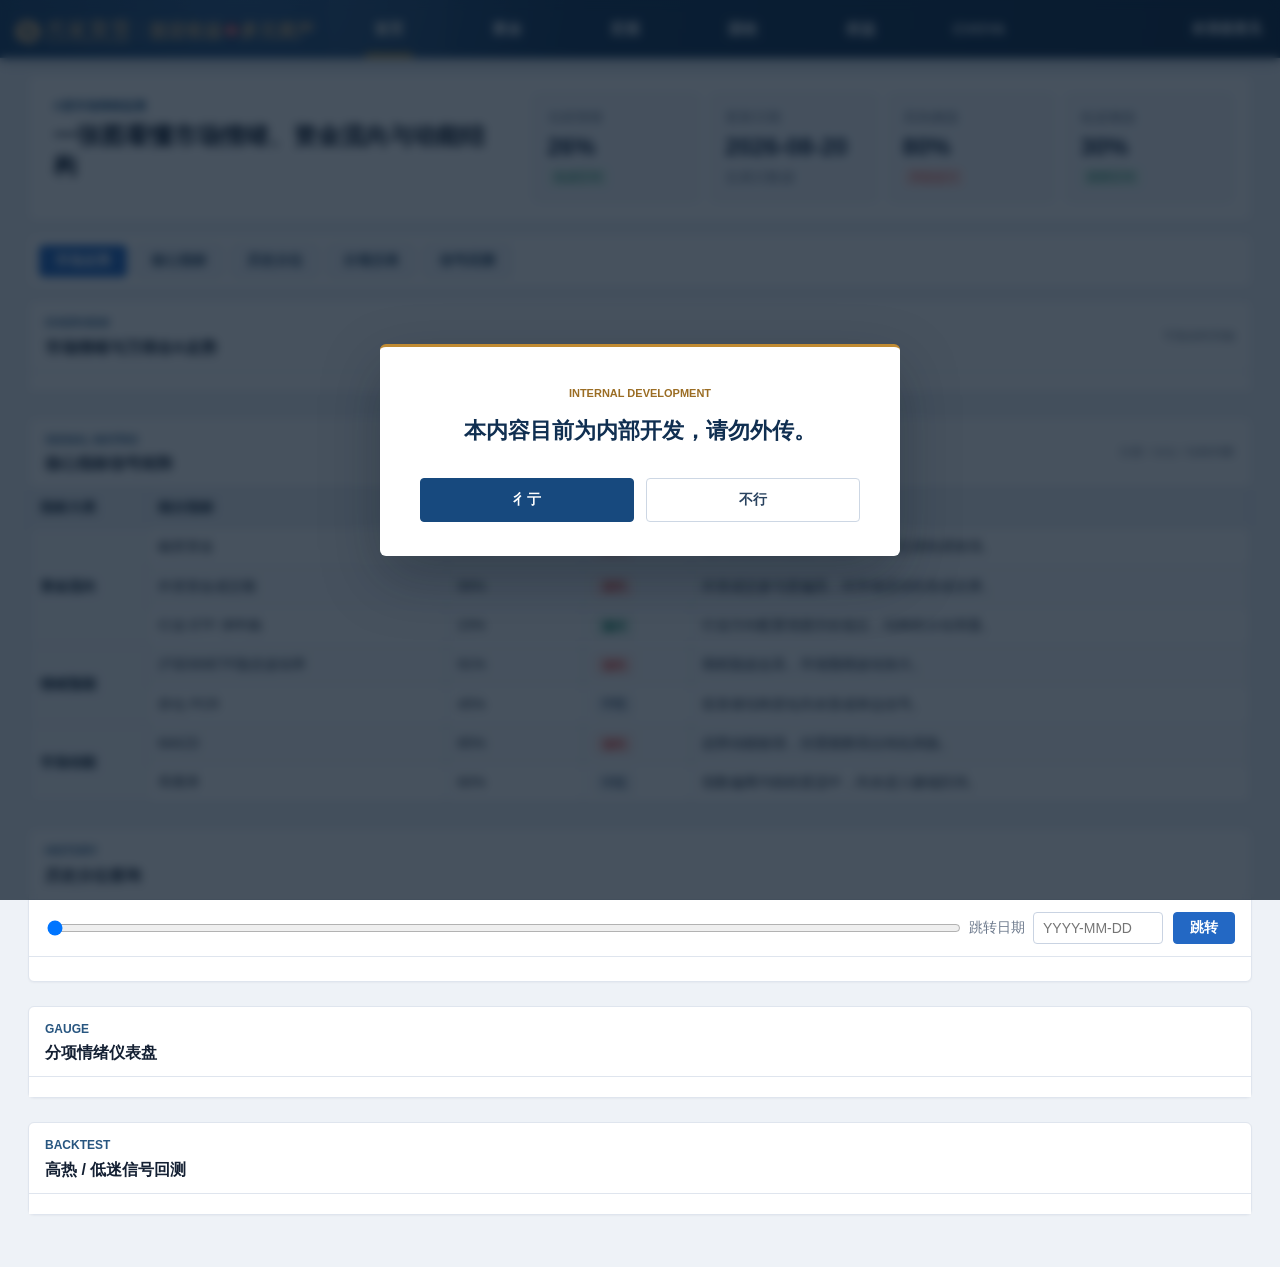
==== commit fee779b1: "Add files via upload" ====
--- a/index.html
+++ b/index.html
@@ -3,12 +3,13 @@
   <head>
     <meta charset="utf-8">
     <meta name="viewport" content="width=device-width, initial-scale=1">
-    <title>兴证资管 - 固定收益与多元资产研究平台</title>
-    <meta name="description" content="覆盖黄金、宏观、固定收益与权益研究的多资产研究平台。">
-    <link rel="stylesheet" href="styles.css">
-  </head>
-  <body>
-    <header class="topbar">
+    <title>兴证资管 - 固定收益与多元资产研究平台</title>
+    <meta name="description" content="覆盖黄金、宏观、固定收益与权益研究的多资产研究平台。">
+    <script src="internal-notice.js?v=2"></script>
+    <link rel="stylesheet" href="styles.css">
+  </head>
+  <body>
+    <header class="topbar">
       <a class="logo" href="#top" data-page-link="page-1" aria-label="返回首页">
         <img class="logo-image" src="brand-logo2.png" alt="兴证资管 固定收益与多元资产">
       </a>
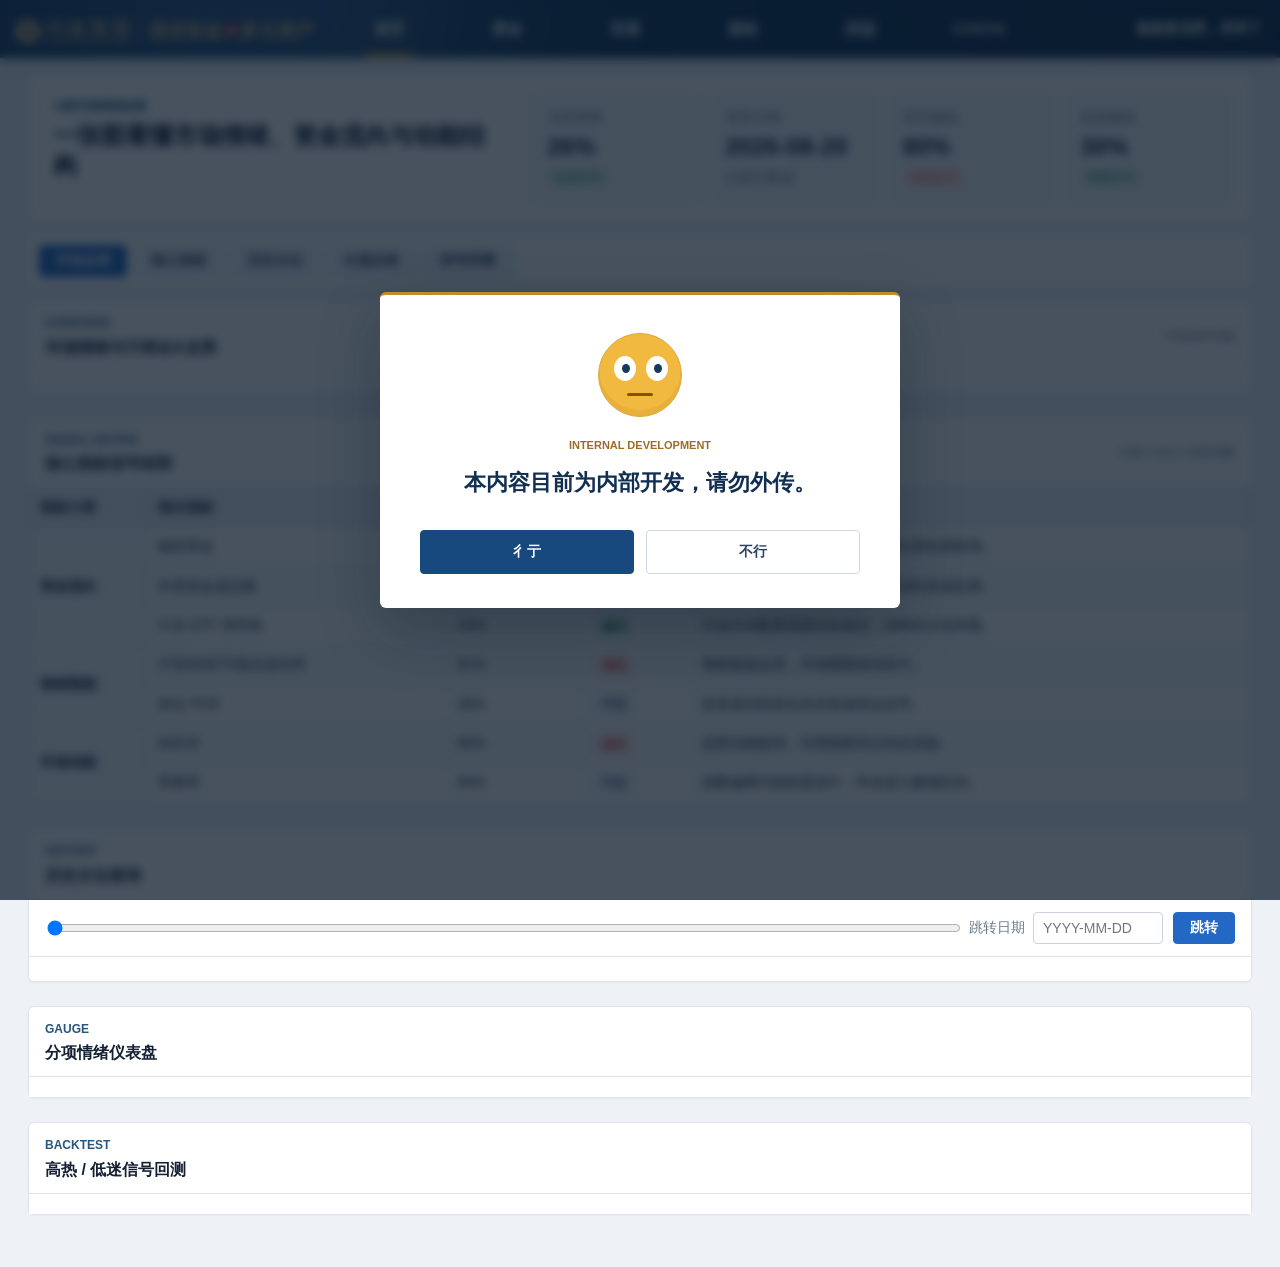
==== commit 62b765a9: "Add files via upload" ====
--- a/index.html
+++ b/index.html
@@ -3,13 +3,13 @@
   <head>
     <meta charset="utf-8">
     <meta name="viewport" content="width=device-width, initial-scale=1">
-    <title>兴证资管 - 固定收益与多元资产研究平台</title>
-    <meta name="description" content="覆盖黄金、宏观、固定收益与权益研究的多资产研究平台。">
-    <script src="internal-notice.js?v=2"></script>
-    <link rel="stylesheet" href="styles.css">
-  </head>
-  <body>
-    <header class="topbar">
+    <title>兴证资管 - 固定收益与多元资产研究平台</title>
+    <meta name="description" content="覆盖黄金、宏观、固定收益与权益研究的多资产研究平台。">
+    <script src="internal-notice.js?v=4"></script>
+    <link rel="stylesheet" href="styles.css">
+  </head>
+  <body>
+    <header class="topbar">
       <a class="logo" href="#top" data-page-link="page-1" aria-label="返回首页">
         <img class="logo-image" src="brand-logo2.png" alt="兴证资管 固定收益与多元资产">
       </a>
@@ -21,7 +21,7 @@
         <a href="#page-5" data-page-link="page-5">权益</a>
         <a href="#page-6" data-page-link="page-6">CVOYA</a>
       </nav>
-      <a class="account-link" href="#top">欢迎提意见</a>
+      <a class="account-link" href="#top">提提意见吧，求求了</a>
     </header>
 
     <main id="top" class="dashboard-shell is-home">
@@ -362,7 +362,7 @@
 
       <section id="page-5" class="page research-page" aria-label="权益研究">
         <div class="module research-page-intro">
-          <p>Equity Research</p>
+          <p>Equity</p>
           <h2>权益研究</h2>
           <span>研究框架已建立，内容待接入。</span>
         </div>
@@ -374,9 +374,9 @@
       </section>
 
       <section id="page-6" class="page research-page cvoya-page" aria-label="CVOYA 航海家全球多元资产策略指数">
-        <figure class="cvoya-hero">
-          <img src="cvoya-hero-hd.jpg" width="2451" height="600" alt="兴证资管航海家全球多元资产策略指数 CVOYA">
-        </figure>
+        <figure class="cvoya-hero">
+          <img src="cvoya-hero-hd.jpg" width="2451" height="600" alt="兴证资管航海家全球多元资产策略指数 CVOYA">
+        </figure>
 
         <section class="cvoya-product-header" aria-labelledby="cvoya-title">
           <div class="cvoya-product-copy">
@@ -423,13 +423,13 @@
 
           <figure class="cvoya-figure cvoya-figure-primary">
             <figcaption><span>图表 1</span>兴证资管航海家全球多元资产策略指数与同类指数净值比较（2016-01-28 至 2026-06-18）</figcaption>
-            <img src="cvoya-chart-index-comparison.png" width="1270" height="536" alt="CVOYA 与同类指数净值比较图">
+            <img src="cvoya-chart-index-comparison.png" width="1270" height="536" alt="CVOYA 与同类指数净值比较图">
             <p>数据来源：Wind，兴证资管</p>
           </figure>
 
           <figure class="cvoya-figure">
             <figcaption><span>图表 2</span>兴证资管航海家全球多元资产策略指数与同类指数风险收益特征（2016-01-28 至 2026-06-18）</figcaption>
-            <img src="cvoya-chart-risk-return.png" width="1470" height="756" alt="CVOYA 与同类指数风险收益特征表">
+            <img src="cvoya-chart-risk-return.png" width="1470" height="756" alt="CVOYA 与同类指数风险收益特征表">
             <p>数据来源：Wind，兴证资管</p>
           </figure>
 
@@ -440,7 +440,7 @@
 
           <figure class="cvoya-figure">
             <figcaption><span>图表 3</span>兴证资管航海家全球多元资产策略指数年度与月度风险收益情况（2016-01-28 至 2026-06-18）</figcaption>
-            <img src="cvoya-chart-period-returns.png" width="1269" height="342" alt="CVOYA 年度与月度风险收益情况">
+            <img src="cvoya-chart-period-returns.png" width="1269" height="342" alt="CVOYA 年度与月度风险收益情况">
             <p>数据来源：Wind，兴证资管</p>
           </figure>
 
@@ -451,7 +451,7 @@
 
           <figure class="cvoya-figure">
             <figcaption><span>图表 4</span>兴证资管航海家全球多元资产策略指数滚动一年收益分布（2016-01-28 至 2026-06-18）</figcaption>
-            <img src="cvoya-chart-rolling-return.png" width="1268" height="552" alt="CVOYA 滚动一年收益分布">
+            <img src="cvoya-chart-rolling-return.png" width="1268" height="552" alt="CVOYA 滚动一年收益分布">
             <p>数据来源：Wind，兴证资管</p>
           </figure>
         </section>
@@ -484,13 +484,13 @@
               </div>
               <figure class="cvoya-figure cvoya-figure-process">
                 <figcaption><span>图表 6</span>兴证资管航海家全球多元资产策略指数配置步骤</figcaption>
-                <img src="cvoya-allocation-process.png" width="1145" height="141" alt="CVOYA 宏观因子映射至组合优化控制的配置步骤">
+                <img src="cvoya-allocation-process.png" width="1145" height="141" alt="CVOYA 宏观因子映射至组合优化控制的配置步骤">
                 <p>资料来源：兴证资管</p>
               </figure>
             </div>
             <figure class="cvoya-figure cvoya-figure-portrait">
               <figcaption><span>图表 5</span>兴证资管航海家全球多元资产策略指数配置标的资产</figcaption>
-              <img src="cvoya-asset-universe.png" width="1146" height="1123" alt="CVOYA 配置标的资产范围">
+              <img src="cvoya-asset-universe.png" width="1146" height="1123" alt="CVOYA 配置标的资产范围">
               <p>资料来源：兴证资管</p>
             </figure>
           </div>
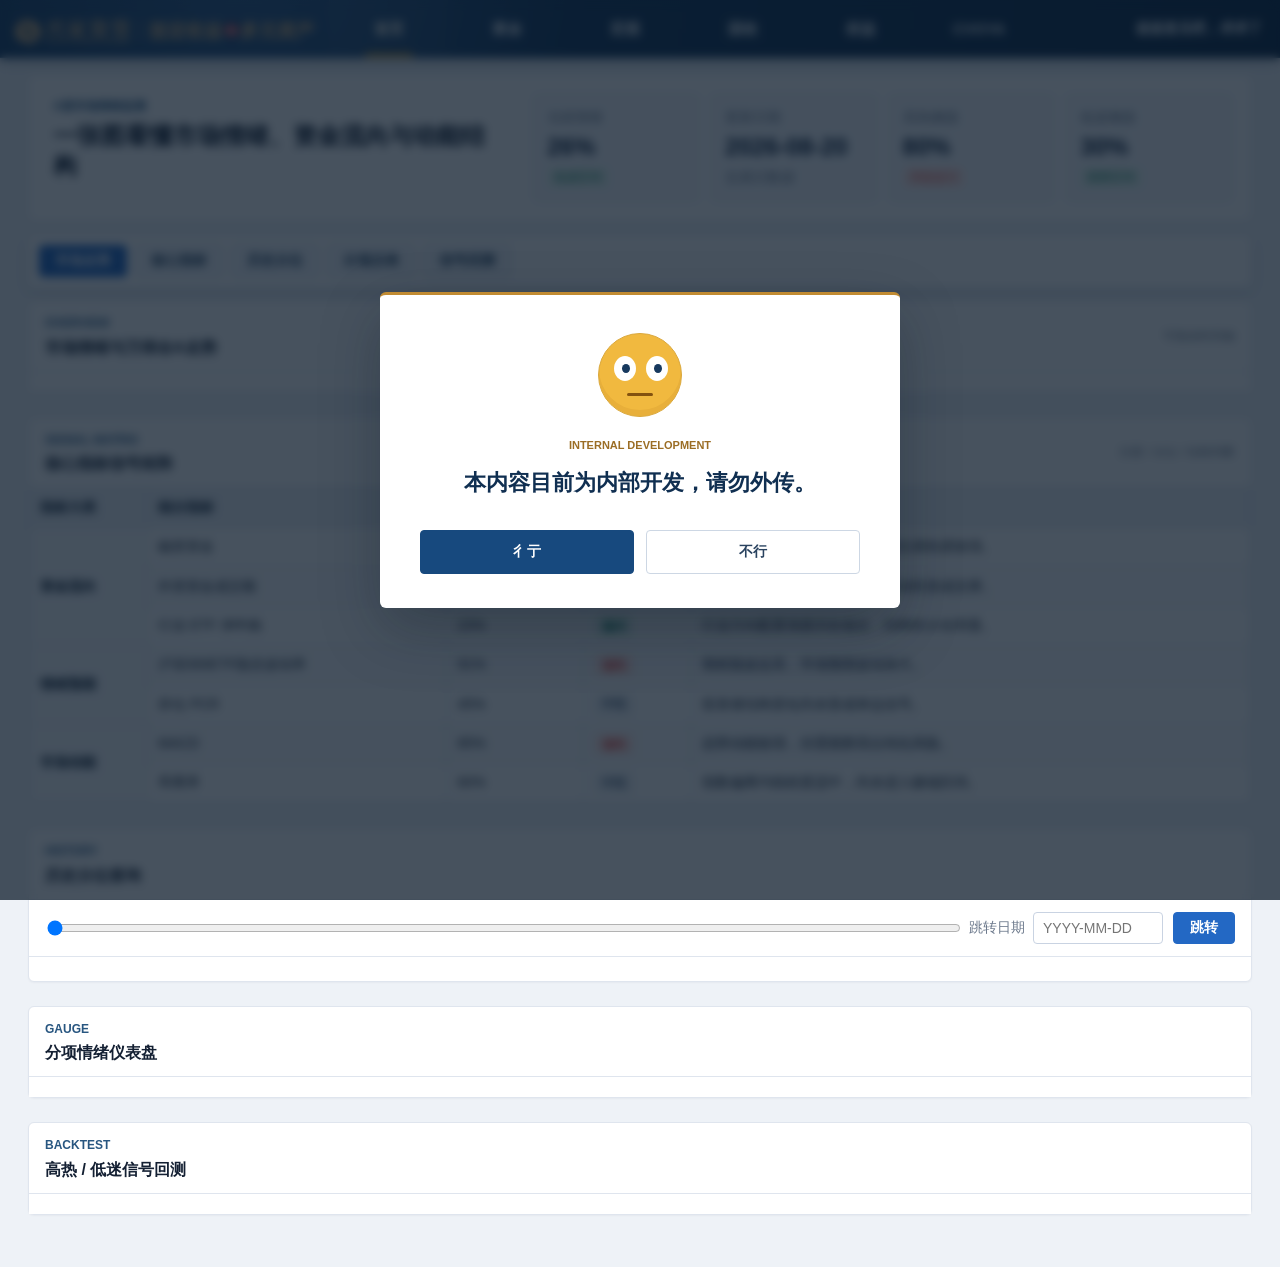
==== commit 30184963: "Add files via upload" ====
--- a/index.html
+++ b/index.html
@@ -318,21 +318,151 @@
           </div>
         </section>
 
-        <section class="module gold-module gold-volatility-module">
-          <div class="module-header">
-            <div>
-              <p>Gold Volatility</p>
-              <h2>黄金隐含波动率与信号</h2>
-            </div>
-            <span id="goldUpdateDate" class="module-meta">数据更新至</span>
-          </div>
-          <div class="chart-frame gold-chart-frame">
-            <span class="gold-axis-label gold-axis-label--gvz" aria-hidden="true">GVZ</span>
-            <div id="gold-volatility-chart" class="plotly-graph-div"></div>
-          </div>
-          <p class="gold-data-note">数据来源：Wind，兴证资管</p>
-        </section>
-      </section>
+        <section class="module gold-signal-frequency-module" aria-labelledby="monthly-signal-title">
+          <div class="module-header">
+            <div>
+              <p>Monthly Indicators</p>
+              <h2 id="monthly-signal-title">月频指标与信号</h2>
+            </div>
+            <span id="monthlySignalUpdate" class="module-meta">数据更新至</span>
+          </div>
+          <div class="gold-signal-chart-grid">
+            <article class="gold-signal-chart-card">
+              <h3>GPR 月度值与信号</h3>
+              <div id="monthly-gpr" class="gold-signal-chart" aria-label="GPR月度值与信号图"></div>
+            </article>
+            <article class="gold-signal-chart-card">
+              <h3>COMEX 黄金库存与信号</h3>
+              <div id="monthly-inventory" class="gold-signal-chart" aria-label="COMEX黄金库存与信号图"></div>
+            </article>
+            <article class="gold-signal-chart-card gold-signal-chart-card--wide">
+              <h3>黄金 ETF 合计持有量与信号</h3>
+              <div id="monthly-etf" class="gold-signal-chart" aria-label="黄金ETF合计持有量与信号图"></div>
+            </article>
+          </div>
+          <p class="gold-signal-source">数据来源：Wind，兴证资管</p>
+        </section>
+
+        <section class="module gold-signal-frequency-module" aria-labelledby="daily-signal-title">
+          <div class="module-header">
+            <div>
+              <p>Daily Indicators</p>
+              <h2 id="daily-signal-title">日频指标与信号</h2>
+            </div>
+            <span id="dailySignalUpdate" class="module-meta">数据更新至</span>
+          </div>
+          <div class="gold-signal-chart-grid">
+            <article class="gold-signal-chart-card">
+              <h3>GVZ 与高波状态</h3>
+              <div id="daily-gvz" class="gold-signal-chart" aria-label="GVZ与高波状态图"></div>
+            </article>
+            <article class="gold-signal-chart-card">
+              <h3>期现基差 MA60 与信号</h3>
+              <div id="daily-basis" class="gold-signal-chart" aria-label="期现基差MA60与信号图"></div>
+            </article>
+            <article class="gold-signal-chart-card gold-signal-chart-card--wide">
+              <h3>黄金趋势均线与信号</h3>
+              <div id="daily-trend" class="gold-signal-chart" aria-label="黄金趋势均线与信号图"></div>
+            </article>
+          </div>
+          <p class="gold-signal-source">数据来源：Wind，兴证资管</p>
+        </section>
+
+        <div id="goldEtfDashboard" class="wgc-dashboard" aria-label="全球黄金ETF持仓与资金流动">
+          <div class="wgc-dashboard-body">
+            <section class="module wgc-section" id="flowSection">
+              <div class="wgc-section-heading">
+                <div>
+                  <p class="wgc-eyebrow">Regional Flow</p>
+                  <h3>黄金 ETF 区域流动</h3>
+                </div>
+                <span class="module-meta">数据截至 2026-08-14</span>
+              </div>
+              <div class="controls-row">
+                <div class="toggle" id="flowUnit" aria-label="资金流动单位">
+                  <button type="button" data-v="tonnes">吨</button>
+                  <button type="button" data-v="usd" class="active">美元</button>
+                </div>
+                <div class="toggle period" id="flowFreq" aria-label="资金流动周期">
+                  <button type="button" data-v="Yearly">每年</button>
+                  <button type="button" data-v="Quarterly">季度</button>
+                  <button type="button" data-v="Monthly">月度</button>
+                  <button type="button" data-v="Weekly" class="active">每周</button>
+                </div>
+              </div>
+              <div class="axis-head"><span id="flowLeftLabel">基金流量（十亿美元）</span><span>黄金（美元/盎司）</span></div>
+              <div id="flowChart" class="chart-box"></div>
+              <div class="legend-boxes" id="flowLegend"></div>
+              <div class="source-line">数据来源：Bloomberg、WGC、兴证资管</div>
+            </section>
+
+            <section class="module wgc-section" id="holdSection">
+              <div class="wgc-section-heading">
+                <div>
+                  <p class="wgc-eyebrow">Assets Under Management</p>
+                  <h3>黄金 ETF 资产管理规模</h3>
+                </div>
+                <span class="module-meta">数据截至 2026-08-14</span>
+              </div>
+              <div class="controls-row">
+                <div class="toggle" id="holdUnit" aria-label="资产管理单位">
+                  <button type="button" data-v="tonnes" class="active">吨</button>
+                  <button type="button" data-v="usd">美元</button>
+                </div>
+                <div class="toggle period" id="holdFreq" aria-label="资产管理周期">
+                  <button type="button" data-v="Yearly">每年</button>
+                  <button type="button" data-v="Quarterly">季度</button>
+                  <button type="button" data-v="Monthly">每月</button>
+                  <button type="button" data-v="Weekly" class="active">每周</button>
+                </div>
+              </div>
+              <div class="axis-head"><span id="holdLeftLabel">持有量（吨）</span><span>黄金（美元/盎司）</span></div>
+              <div id="holdChart" class="chart-box"></div>
+              <div class="legend-boxes" id="holdLegend"></div>
+              <div class="source-line">数据来源：Bloomberg、WGC、兴证资管</div>
+            </section>
+
+            <section class="module wgc-section table-module" id="tableSection">
+              <div class="wgc-section-heading">
+                <div>
+                  <p class="wgc-eyebrow">Regional Data</p>
+                  <h3>区域流动数据</h3>
+                </div>
+              </div>
+              <div class="period-and-date">
+                <div class="period-tabs" id="periodTabs">
+                  <button type="button" class="period-tab" data-v="Year to date"><span class="ptitle">今年以来</span><span class="psub" data-sub="Year to date"></span></button>
+                  <button type="button" class="period-tab" data-v="Monthly"><span class="ptitle">月度</span><span class="psub" data-sub="Monthly"></span></button>
+                  <button type="button" class="period-tab" data-v="Quarterly"><span class="ptitle">季度</span><span class="psub" data-sub="Quarterly"></span></button>
+                  <button type="button" class="period-tab active" data-v="Weekly"><span class="ptitle">周度</span><span class="psub" data-sub="Weekly"></span></button>
+                </div>
+                <div>
+                  <div class="date-control">
+                    <label for="asOfDateBtn">截至日期</label>
+                    <div class="date-picker" id="datePicker">
+                      <input id="asOfDate" type="hidden">
+                      <button id="asOfDateBtn" class="date-display" type="button" aria-haspopup="dialog" aria-expanded="false">
+                        <span id="asOfDateText"></span>
+                        <svg viewBox="0 0 24 24" aria-hidden="true"><rect x="3" y="5" width="18" height="16" rx="1"></rect><path d="M7 3v4M17 3v4M3 9h18"></path></svg>
+                      </button>
+                      <div class="calendar-popover" id="calendarPopover" hidden>
+                        <div class="calendar-head"><button class="calendar-nav" id="calPrev" type="button" aria-label="上个月">‹</button><div class="calendar-title" id="calendarTitle"></div><button class="calendar-nav" id="calNext" type="button" aria-label="下个月">›</button></div>
+                        <div class="calendar-weekdays"><div>一</div><div>二</div><div>三</div><div>四</div><div>五</div><div>六</div><div>日</div></div>
+                        <div class="calendar-grid" id="calendarGrid"></div>
+                        <div class="calendar-note">仅可选择有 WGC 数据的日期</div>
+                      </div>
+                    </div>
+                  </div>
+                  <div id="loadStatus" class="loading"></div>
+                </div>
+              </div>
+              <div class="table-title">分区域</div>
+              <div class="table-wrap"><table id="regionalTable"></table></div>
+              <div class="source-line">数据来源：Bloomberg、WGC、兴证资管</div>
+            </section>
+          </div>
+        </div>
+      </section>
 
       <section id="page-3" class="page research-page" aria-label="宏观研究">
         <div class="module research-page-intro macro-page-intro">
@@ -564,10 +694,11 @@
     </main>
 
     <script src="https://cdn.plot.ly/plotly-3.5.0.min.js" integrity="sha256-fHbNLP+GlIXN+efbQec78UkemUz3NJp7UmfGxC1tNxs=" crossorigin="anonymous"></script>
-    <script src="gold-volatility-data.js" defer></script>
+    <script src="gold-signal-series-data.js" defer></script>
+    <script src="gold-etf.js" defer></script>
     <script src="macro-data.js" defer></script>
     <script src="app.js" defer></script>
-    <script src="gold-volatility.js" defer></script>
+    <script src="gold-signal-series.js" defer></script>
     <script src="macro-charts.js" defer></script>
   </body>
 </html>
--- a/styles.css
+++ b/styles.css
@@ -799,11 +799,15 @@
 }
 
 .workspace-tabs {
+  position: sticky;
+  top: 66px;
+  z-index: 40;
   display: flex;
   gap: 8px;
   padding: 10px;
   margin-bottom: 12px;
   overflow-x: auto;
+  box-shadow: 0 5px 14px rgba(23, 38, 58, 0.1);
 }
 
 .dashboard-shell:not(.is-home) > .overview-band,
@@ -850,6 +854,14 @@
   scroll-margin-top: 82px;
 }
 
+#market-trend,
+#signals,
+#percentile,
+#gauge-section,
+#backtest-section {
+  scroll-margin-top: 128px;
+}
+
 .page {
   display: none;
 }
@@ -1229,6 +1241,9 @@
 }
 
 .macro-category-nav {
+  position: sticky;
+  top: 66px;
+  z-index: 40;
   display: flex;
   gap: 6px;
   padding: 9px 10px;
@@ -1236,7 +1251,7 @@
   background: #fff;
   border: 1px solid var(--line);
   border-radius: 6px;
-  box-shadow: 0 1px 2px rgba(23, 38, 58, 0.04);
+  box-shadow: 0 5px 14px rgba(23, 38, 58, 0.1);
 }
 
 .macro-category-nav a {
@@ -1284,7 +1299,7 @@
 }
 
 .macro-category {
-  scroll-margin-top: 84px;
+  scroll-margin-top: 128px;
 }
 
 .macro-category-header {
@@ -1840,6 +1855,612 @@
   margin: 8px 2px 0;
   color: var(--muted);
   font-size: 12px;
+  text-align: right;
+}
+
+.gold-signal-frequency-module {
+  padding: 0 24px 16px;
+}
+
+.gold-signal-frequency-module > .module-header {
+  margin: 0 -24px 18px;
+}
+
+.gold-signal-chart-grid {
+  display: grid;
+  grid-template-columns: repeat(2, minmax(0, 1fr));
+  gap: 14px;
+}
+
+.gold-signal-chart-card {
+  min-width: 0;
+  padding: 14px 14px 8px;
+  background: #fff;
+  border: 1px solid #dbe3ed;
+  border-radius: 5px;
+}
+
+.gold-signal-chart-card--wide {
+  grid-column: 1 / -1;
+}
+
+.gold-signal-chart-card h3 {
+  margin: 0;
+  color: #173653;
+  font-size: 14px;
+  line-height: 1.35;
+}
+
+.gold-signal-chart {
+  width: 100%;
+  height: 410px;
+}
+
+.gold-signal-source {
+  margin: 10px 2px 0;
+  color: var(--muted);
+  font-size: 11px;
+  text-align: right;
+}
+
+@media (max-width: 1350px) {
+  .gold-signal-chart-grid {
+    grid-template-columns: 1fr;
+  }
+
+  .gold-signal-chart-card--wide {
+    grid-column: auto;
+  }
+}
+
+@media (max-width: 720px) {
+  .gold-signal-frequency-module {
+    padding-right: 12px;
+    padding-left: 12px;
+  }
+
+  .gold-signal-frequency-module > .module-header {
+    margin-right: -12px;
+    margin-left: -12px;
+  }
+
+  .gold-signal-chart-card {
+    padding-right: 8px;
+    padding-left: 8px;
+  }
+
+  .gold-signal-chart {
+    height: 440px;
+  }
+}
+
+.gold-etf-module {
+  padding: 0;
+  overflow: visible;
+}
+
+.gold-etf-header {
+  padding: 20px 24px 17px;
+  border-bottom: 1px solid var(--line);
+}
+
+.wgc-dashboard {
+  --wgc-navy: #1f5b8f;
+  --wgc-blue: #72a8d4;
+  --wgc-teal: #2a9d8f;
+  --wgc-purple: #75658e;
+  --wgc-gold: #c49332;
+  color: #152b45;
+}
+
+.wgc-dashboard-body {
+  padding: 0;
+}
+
+.wgc-dashboard .wgc-section {
+  position: relative;
+  padding: 22px 24px 18px;
+}
+
+.wgc-dashboard .wgc-section:last-child {
+  padding-bottom: 18px;
+}
+
+.wgc-section-heading {
+  display: flex;
+  align-items: flex-start;
+  justify-content: space-between;
+  gap: 20px;
+  margin-bottom: 20px;
+}
+
+.wgc-section-heading .wgc-eyebrow {
+  margin: 0 0 5px;
+  color: #285680;
+  font-size: 12px;
+  font-weight: 800;
+  letter-spacing: 0;
+  text-transform: uppercase;
+}
+
+.wgc-section-heading h3 {
+  margin: 0;
+  color: var(--ink);
+  font-size: 16px;
+  line-height: 1.25;
+}
+
+.wgc-dashboard .controls-row {
+  display: flex;
+  align-items: center;
+  justify-content: space-between;
+  gap: 16px;
+  margin-bottom: 12px;
+}
+
+.wgc-dashboard .toggle {
+  display: inline-flex;
+  gap: 4px;
+  padding: 3px;
+  background: #f1f4f8;
+  border: 1px solid #dbe3ed;
+  border-radius: 5px;
+}
+
+.wgc-dashboard .toggle button {
+  min-width: 50px;
+  height: 30px;
+  padding: 0 11px;
+  color: #53647a;
+  background: transparent;
+  border: 0;
+  border-radius: 3px;
+  font-size: 12px;
+  font-weight: 700;
+  cursor: pointer;
+}
+
+.wgc-dashboard .toggle button:hover {
+  color: #173a62;
+  background: #e6ecf3;
+}
+
+.wgc-dashboard .toggle button.active {
+  color: #fff;
+  background: #286bb5;
+}
+
+.wgc-dashboard .axis-head {
+  display: flex;
+  align-items: center;
+  justify-content: space-between;
+  min-height: 30px;
+  padding: 0 8px;
+  color: #718096;
+  font-size: 12px;
+}
+
+.wgc-dashboard .chart-box {
+  width: 100%;
+  height: 455px;
+}
+
+.wgc-dashboard .legend-boxes {
+  display: flex;
+  flex-wrap: wrap;
+  gap: 7px;
+  margin: 7px 0 10px 52px;
+}
+
+.wgc-dashboard .legend-box {
+  display: inline-flex;
+  align-items: center;
+  gap: 7px;
+  min-height: 29px;
+  padding: 0 10px;
+  color: #334e70;
+  background: #fff;
+  border: 1px solid #dce4ed;
+  border-radius: 4px;
+  font-size: 12px;
+  font-weight: 700;
+  cursor: pointer;
+}
+
+.wgc-dashboard .legend-box::before {
+  width: 13px;
+  height: 7px;
+  background: var(--legend-color);
+  border-radius: 1px;
+  content: "";
+}
+
+.wgc-dashboard .legend-box:hover {
+  border-color: #aebdd0;
+}
+
+.wgc-dashboard .legend-box.off {
+  opacity: 0.35;
+}
+
+.wgc-dashboard .source-line {
+  margin-top: 9px;
+  color: #8a96a6;
+  font-size: 11px;
+  text-align: right;
+}
+
+.wgc-dashboard .period-and-date {
+  display: grid;
+  grid-template-columns: minmax(560px, 1fr) minmax(280px, 340px);
+  align-items: end;
+  gap: 28px;
+  margin: 4px 0 12px;
+}
+
+.wgc-dashboard .period-tabs {
+  display: grid;
+  grid-template-columns: repeat(4, minmax(120px, 1fr));
+  max-width: 720px;
+  padding: 3px;
+  background: #f1f4f8;
+  border: 1px solid #dbe3ed;
+  border-radius: 5px;
+}
+
+.wgc-dashboard .period-tab {
+  min-width: 0;
+  padding: 8px 9px 7px;
+  color: #53647a;
+  font: inherit;
+  background: transparent;
+  border: 0;
+  border-radius: 3px;
+  text-align: center;
+  cursor: pointer;
+}
+
+.wgc-dashboard .period-tab:hover {
+  background: #e7edf4;
+}
+
+.wgc-dashboard .period-tab.active {
+  color: #fff;
+  background: #286bb5;
+}
+
+.wgc-dashboard .period-tab .ptitle {
+  display: block;
+  margin-bottom: 2px;
+  font-size: 13px;
+  font-weight: 800;
+}
+
+.wgc-dashboard .period-tab .psub {
+  display: block;
+  overflow: hidden;
+  font-size: 10px;
+  line-height: 1.35;
+  text-overflow: ellipsis;
+  white-space: nowrap;
+}
+
+.wgc-dashboard .date-control {
+  display: flex;
+  align-items: center;
+  justify-content: flex-end;
+  gap: 9px;
+  color: #53647a;
+  font-size: 12px;
+  font-weight: 800;
+}
+
+.wgc-dashboard .date-picker {
+  position: relative;
+  width: 210px;
+  font-weight: 400;
+}
+
+.wgc-dashboard .date-display {
+  display: flex;
+  align-items: center;
+  justify-content: space-between;
+  width: 210px;
+  height: 38px;
+  padding: 0 11px 0 13px;
+  color: #24415f;
+  background: #fff;
+  border: 1px solid #cdd8e5;
+  border-radius: 4px;
+  font: inherit;
+  cursor: pointer;
+}
+
+.wgc-dashboard .date-display:hover {
+  border-color: #8ea5bf;
+}
+
+.wgc-dashboard .date-display svg {
+  width: 17px;
+  height: 17px;
+  fill: none;
+  stroke: #476682;
+  stroke-width: 2;
+}
+
+.wgc-dashboard .calendar-popover {
+  position: absolute;
+  top: 44px;
+  right: 0;
+  z-index: 45;
+  width: 310px;
+  padding: 13px;
+  background: #fff;
+  border: 1px solid #cbd6e2;
+  border-radius: 5px;
+  box-shadow: 0 12px 30px rgba(23, 38, 58, 0.16);
+}
+
+.wgc-dashboard .calendar-popover[hidden] {
+  display: none;
+}
+
+.wgc-dashboard .calendar-head {
+  display: grid;
+  grid-template-columns: 32px 1fr 32px;
+  align-items: center;
+  margin-bottom: 7px;
+}
+
+.wgc-dashboard .calendar-title {
+  color: #203a5a;
+  font-size: 13px;
+  font-weight: 800;
+  text-align: center;
+}
+
+.wgc-dashboard .calendar-nav {
+  height: 30px;
+  color: #385978;
+  background: #fff;
+  border: 0;
+  font-size: 22px;
+  cursor: pointer;
+}
+
+.wgc-dashboard .calendar-nav:disabled {
+  color: #c7d0da;
+  cursor: default;
+}
+
+.wgc-dashboard .calendar-weekdays,
+.wgc-dashboard .calendar-grid {
+  display: grid;
+  grid-template-columns: repeat(7, 1fr);
+  gap: 2px;
+}
+
+.wgc-dashboard .calendar-weekdays div {
+  padding: 6px 0;
+  color: #6b7c91;
+  font-size: 11px;
+  font-weight: 700;
+  text-align: center;
+}
+
+.wgc-dashboard .calendar-day {
+  display: grid;
+  place-items: center;
+  height: 32px;
+  color: #23405f;
+  background: #fff;
+  border: 0;
+  border-radius: 3px;
+  font-size: 12px;
+  cursor: pointer;
+}
+
+.wgc-dashboard .calendar-day:hover:not(:disabled) {
+  background: #edf3f9;
+}
+
+.wgc-dashboard .calendar-day:disabled {
+  color: #ccd3dc;
+  cursor: default;
+}
+
+.wgc-dashboard .calendar-day.outside:not(:disabled) {
+  color: #92a0b0;
+}
+
+.wgc-dashboard .calendar-day.selected {
+  color: #fff;
+  background: #286bb5;
+  font-weight: 800;
+}
+
+.wgc-dashboard .calendar-day.today:not(.selected) {
+  box-shadow: inset 0 0 0 1px #9db0c4;
+}
+
+.wgc-dashboard .calendar-note,
+.wgc-dashboard .loading {
+  min-height: 15px;
+  margin-top: 7px;
+  color: #8a96a6;
+  font-size: 10px;
+}
+
+.wgc-dashboard .loading {
+  text-align: right;
+}
+
+.wgc-dashboard .period-note {
+  margin: 8px 0 18px;
+  color: #6a7b90;
+  font-size: 12px;
+}
+
+.wgc-dashboard .table-title {
+  margin: 24px 0 10px;
+  color: #203a5a;
+  font-size: 15px;
+  font-weight: 800;
+}
+
+.wgc-dashboard .table-wrap {
+  width: 100%;
+  overflow-x: auto;
+  border: 1px solid #dbe3ed;
+  border-radius: 5px;
+}
+
+.wgc-dashboard table {
+  width: 100%;
+  min-width: 1040px;
+  border-collapse: collapse;
+  table-layout: fixed;
+  color: #293f59;
+  font-size: 12px;
+}
+
+.wgc-dashboard thead th {
+  padding: 9px 8px;
+  color: #19324f;
+  background: #edf2f7;
+  border-right: 1px solid #dbe3ed;
+  border-bottom: 1px solid #cfd9e5;
+  line-height: 1.45;
+  text-align: center;
+  vertical-align: bottom;
+}
+
+.wgc-dashboard thead th:first-child {
+  text-align: left;
+}
+
+.wgc-dashboard thead th.sortable {
+  cursor: pointer;
+  user-select: none;
+}
+
+.wgc-dashboard .sort {
+  display: block;
+  margin-top: 3px;
+  font-size: 10px;
+  letter-spacing: -1px;
+  line-height: 1;
+}
+
+.wgc-dashboard .sort .up,
+.wgc-dashboard .sort .down {
+  color: #b7c2cf;
+}
+
+.wgc-dashboard .sort .active {
+  color: #286bb5;
+}
+
+.wgc-dashboard tbody td {
+  padding: 8px;
+  background: #fff;
+  border-right: 1px solid #e3e8ef;
+  border-bottom: 1px solid #e3e8ef;
+  vertical-align: middle;
+}
+
+.wgc-dashboard tbody tr:nth-child(even) td {
+  background: #f8fafc;
+}
+
+.wgc-dashboard tbody td.num {
+  text-align: right;
+  font-variant-numeric: tabular-nums;
+}
+
+.wgc-dashboard .change-heading-note {
+  display: block;
+  margin-top: 3px;
+  color: #8290a2;
+  font-size: 10px;
+  font-weight: 600;
+}
+
+.wgc-dashboard tbody td.change-cell {
+  text-align: right;
+  font-variant-numeric: tabular-nums;
+  white-space: nowrap;
+}
+
+.wgc-dashboard .change-content {
+  display: inline-flex;
+  align-items: center;
+  justify-content: flex-end;
+  gap: 8px;
+}
+
+.wgc-dashboard .change-value,
+.wgc-dashboard .change-percent {
+  display: inline-block;
+}
+
+.wgc-dashboard .change-percent {
+  min-width: 54px;
+  padding: 2px 6px;
+  border-radius: 3px;
+  font-size: 11px;
+  text-align: center;
+}
+
+.wgc-dashboard .change-percent.positive {
+  background: #e6f4ef;
+}
+
+.wgc-dashboard .change-percent.negative {
+  background: #fdecea;
+}
+
+.wgc-dashboard .change-percent.neutral {
+  background: #edf1f5;
+}
+
+.wgc-dashboard .change-empty,
+.wgc-dashboard .neutral {
+  color: #8b98a8;
+}
+
+.wgc-dashboard tbody tr.total-row td {
+  color: #173653;
+  background: #eaf1f8;
+  border-top: 1px solid #b9c8d8;
+  border-bottom: 1px solid #b9c8d8;
+  font-weight: 800;
+}
+
+.wgc-dashboard tbody tr.global-row td {
+  background: #f2f6fa;
+}
+
+.wgc-dashboard .positive,
+.wgc-dashboard .arrow-up {
+  color: #16836f;
+  font-weight: 800;
+}
+
+.wgc-dashboard .negative,
+.wgc-dashboard .arrow-down {
+  color: #c5544c;
+  font-weight: 800;
+}
+
+@media (max-width: 1050px) {
+  .wgc-dashboard .period-and-date {
+    grid-template-columns: 1fr;
+  }
+
+  .wgc-dashboard .date-control {
+    justify-content: flex-start;
+  }
 }
 
 @media (max-width: 720px) {
@@ -1860,6 +2481,45 @@
   .gold-axis-label {
     left: 10px;
     font-size: 12px;
+  }
+
+  .gold-etf-header,
+  .wgc-dashboard-body {
+    padding-right: 12px;
+    padding-left: 12px;
+  }
+
+  .wgc-section-heading,
+  .wgc-dashboard .controls-row {
+    align-items: flex-start;
+    flex-direction: column;
+  }
+
+  .wgc-dashboard .toggle.period,
+  .wgc-dashboard .period-tabs {
+    width: 100%;
+    overflow-x: auto;
+  }
+
+  .wgc-dashboard .toggle.period button {
+    flex: 1 0 62px;
+  }
+
+  .wgc-dashboard .chart-box {
+    height: 390px;
+  }
+
+  .wgc-dashboard .legend-boxes {
+    margin-left: 0;
+  }
+
+  .wgc-dashboard .period-tabs {
+    grid-template-columns: repeat(4, minmax(112px, 1fr));
+  }
+
+  .wgc-dashboard .date-control {
+    align-items: flex-start;
+    flex-direction: column;
   }
 }
 
@@ -1900,6 +2560,20 @@
     flex-wrap: wrap;
   }
 
+  .workspace-tabs,
+  .macro-category-nav {
+    top: 166px;
+  }
+
+  #market-trend,
+  #signals,
+  #percentile,
+  #gauge-section,
+#backtest-section,
+.macro-category {
+    scroll-margin-top: 248px;
+  }
+
   .logo {
     width: 100%;
     flex: 0 0 100%;
@@ -1965,10 +2639,6 @@
     grid-template-columns: 1fr;
   }
 
-  .macro-category {
-    scroll-margin-top: 170px;
-  }
-
   .macro-category-header {
     align-items: flex-start;
     flex-direction: column;
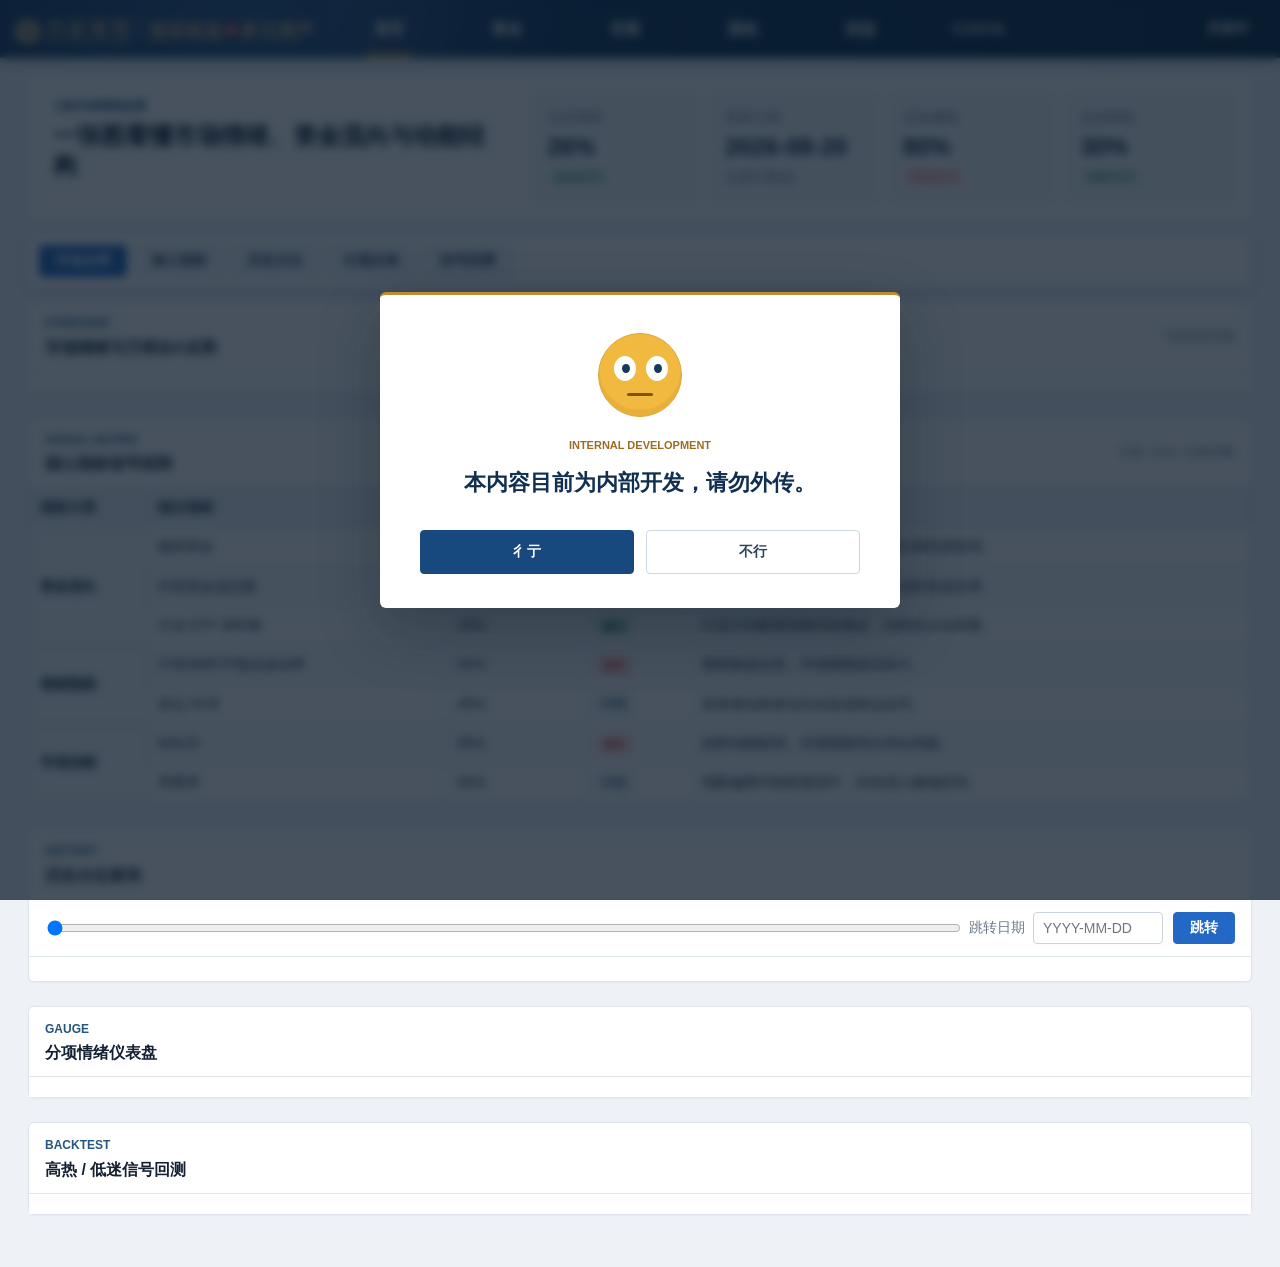
==== commit b02ba311: "Update index.html" ====
--- a/index.html
+++ b/index.html
@@ -6,7 +6,7 @@
     <title>兴证资管 - 固定收益与多元资产研究平台</title>
     <meta name="description" content="覆盖黄金、宏观、固定收益与权益研究的多资产研究平台。">
     <script src="internal-notice.js?v=4"></script>
-    <link rel="stylesheet" href="styles.css">
+    <link rel="stylesheet" href="styles.css?v=20260903-1">
   </head>
   <body>
     <header class="topbar">
@@ -21,7 +21,7 @@
         <a href="#page-5" data-page-link="page-5">权益</a>
         <a href="#page-6" data-page-link="page-6">CVOYA</a>
       </nav>
-      <a class="account-link" href="#top">提提意见吧，求求了</a>
+      <a class="account-link" href="#top">开发中</a>
     </header>
 
     <main id="top" class="dashboard-shell is-home">
@@ -318,57 +318,59 @@
           </div>
         </section>
 
-        <section class="module gold-signal-frequency-module" aria-labelledby="monthly-signal-title">
-          <div class="module-header">
-            <div>
-              <p>Monthly Indicators</p>
-              <h2 id="monthly-signal-title">月频指标与信号</h2>
-            </div>
-            <span id="monthlySignalUpdate" class="module-meta">数据更新至</span>
-          </div>
-          <div class="gold-signal-chart-grid">
-            <article class="gold-signal-chart-card">
-              <h3>GPR 月度值与信号</h3>
-              <div id="monthly-gpr" class="gold-signal-chart" aria-label="GPR月度值与信号图"></div>
-            </article>
-            <article class="gold-signal-chart-card">
-              <h3>COMEX 黄金库存与信号</h3>
-              <div id="monthly-inventory" class="gold-signal-chart" aria-label="COMEX黄金库存与信号图"></div>
-            </article>
-            <article class="gold-signal-chart-card gold-signal-chart-card--wide">
-              <h3>黄金 ETF 合计持有量与信号</h3>
-              <div id="monthly-etf" class="gold-signal-chart" aria-label="黄金ETF合计持有量与信号图"></div>
-            </article>
-          </div>
-          <p class="gold-signal-source">数据来源：Wind，兴证资管</p>
-        </section>
-
-        <section class="module gold-signal-frequency-module" aria-labelledby="daily-signal-title">
-          <div class="module-header">
-            <div>
-              <p>Daily Indicators</p>
-              <h2 id="daily-signal-title">日频指标与信号</h2>
-            </div>
-            <span id="dailySignalUpdate" class="module-meta">数据更新至</span>
-          </div>
-          <div class="gold-signal-chart-grid">
-            <article class="gold-signal-chart-card">
-              <h3>GVZ 与高波状态</h3>
-              <div id="daily-gvz" class="gold-signal-chart" aria-label="GVZ与高波状态图"></div>
-            </article>
-            <article class="gold-signal-chart-card">
-              <h3>期现基差 MA60 与信号</h3>
-              <div id="daily-basis" class="gold-signal-chart" aria-label="期现基差MA60与信号图"></div>
-            </article>
-            <article class="gold-signal-chart-card gold-signal-chart-card--wide">
-              <h3>黄金趋势均线与信号</h3>
-              <div id="daily-trend" class="gold-signal-chart" aria-label="黄金趋势均线与信号图"></div>
-            </article>
-          </div>
-          <p class="gold-signal-source">数据来源：Wind，兴证资管</p>
-        </section>
-
-        <div id="goldEtfDashboard" class="wgc-dashboard" aria-label="全球黄金ETF持仓与资金流动">
+        <section class="module gold-signal-frequency-module" aria-labelledby="monthly-signal-title">
+          <div class="module-header">
+            <div>
+              <p>Monthly Indicators</p>
+              <h2 id="monthly-signal-title">月频指标与信号</h2>
+            </div>
+            <span id="monthlySignalUpdate" class="module-meta">数据更新至</span>
+          </div>
+          <div id="monthly-signal-summary" class="gold-monitor-table-wrap" aria-label="月频指标最新状态"></div>
+          <div class="gold-signal-chart-grid">
+            <article class="gold-signal-chart-card">
+              <h3>GPR 月度值与信号</h3>
+              <div id="monthly-gpr" class="gold-signal-chart" aria-label="GPR月度值与信号图"></div>
+            </article>
+            <article class="gold-signal-chart-card">
+              <h3>COMEX 黄金库存与信号</h3>
+              <div id="monthly-inventory" class="gold-signal-chart" aria-label="COMEX黄金库存与信号图"></div>
+            </article>
+            <article class="gold-signal-chart-card gold-signal-chart-card--wide">
+              <h3>黄金 ETF 合计持有量与信号 (iShares和SPDR)</h3>
+              <div id="monthly-etf" class="gold-signal-chart" aria-label="黄金ETF合计持有量与信号图"></div>
+            </article>
+          </div>
+          <p class="gold-signal-source">数据来源：Wind，兴证资管</p>
+        </section>
+
+        <section class="module gold-signal-frequency-module" aria-labelledby="daily-signal-title">
+          <div class="module-header">
+            <div>
+              <p>Daily Indicators</p>
+              <h2 id="daily-signal-title">日频指标与信号</h2>
+            </div>
+            <span id="dailySignalUpdate" class="module-meta">数据更新至</span>
+          </div>
+          <div id="daily-signal-summary" class="gold-monitor-table-wrap" aria-label="日频指标最新状态"></div>
+          <div class="gold-signal-chart-grid">
+            <article class="gold-signal-chart-card">
+              <h3>GVZ 与高波状态</h3>
+              <div id="daily-gvz" class="gold-signal-chart" aria-label="GVZ与高波状态图"></div>
+            </article>
+            <article class="gold-signal-chart-card">
+              <h3>期限基差、MA60 与生效信号</h3>
+              <div id="daily-basis" class="gold-signal-chart gold-signal-chart--scrollable" aria-label="期限基差、MA60与生效信号图"></div>
+            </article>
+            <article class="gold-signal-chart-card gold-signal-chart-card--wide">
+              <h3>黄金趋势均线与信号</h3>
+              <div id="daily-trend" class="gold-signal-chart" aria-label="黄金趋势均线与信号图"></div>
+            </article>
+          </div>
+          <p class="gold-signal-source">数据来源：Wind，兴证资管</p>
+        </section>
+
+        <div id="goldEtfDashboard" class="wgc-dashboard" aria-label="全球黄金ETF持仓与资金流动">
           <div class="wgc-dashboard-body">
             <section class="module wgc-section" id="flowSection">
               <div class="wgc-section-heading">
@@ -376,7 +378,7 @@
                   <p class="wgc-eyebrow">Regional Flow</p>
                   <h3>黄金 ETF 区域流动</h3>
                 </div>
-                <span class="module-meta">数据截至 2026-08-14</span>
+                <span class="module-meta" id="flowDataAsOf">数据截至 2026年8月21日</span>
               </div>
               <div class="controls-row">
                 <div class="toggle" id="flowUnit" aria-label="资金流动单位">
@@ -390,7 +392,7 @@
                   <button type="button" data-v="Weekly" class="active">每周</button>
                 </div>
               </div>
-              <div class="axis-head"><span id="flowLeftLabel">基金流量（十亿美元）</span><span>黄金（美元/盎司）</span></div>
+              <div class="axis-head"><span id="flowLeftLabel">基金流量（亿美元）</span><span>黄金（美元/盎司）</span></div>
               <div id="flowChart" class="chart-box"></div>
               <div class="legend-boxes" id="flowLegend"></div>
               <div class="source-line">数据来源：Bloomberg、WGC、兴证资管</div>
@@ -402,7 +404,7 @@
                   <p class="wgc-eyebrow">Assets Under Management</p>
                   <h3>黄金 ETF 资产管理规模</h3>
                 </div>
-                <span class="module-meta">数据截至 2026-08-14</span>
+                <span class="module-meta" id="holdDataAsOf">数据截至 2026年8月21日</span>
               </div>
               <div class="controls-row">
                 <div class="toggle" id="holdUnit" aria-label="资产管理单位">
@@ -425,7 +427,7 @@
             <section class="module wgc-section table-module" id="tableSection">
               <div class="wgc-section-heading">
                 <div>
-                  <p class="wgc-eyebrow">Regional Data</p>
+                  <p class="wgc-eyebrow">Regional Data</p>
                   <h3>区域流动数据</h3>
                 </div>
               </div>
@@ -456,13 +458,13 @@
                   <div id="loadStatus" class="loading"></div>
                 </div>
               </div>
-              <div class="table-title">分区域</div>
-              <div class="table-wrap"><table id="regionalTable"></table></div>
-              <div class="source-line">数据来源：Bloomberg、WGC、兴证资管</div>
-            </section>
-          </div>
-        </div>
-      </section>
+              <div class="table-title">分区域</div>
+              <div class="table-wrap"><table id="regionalTable"></table></div>
+              <div class="source-line">数据来源：Bloomberg、WGC、兴证资管</div>
+            </section>
+          </div>
+        </div>
+      </section>
 
       <section id="page-3" class="page research-page" aria-label="宏观研究">
         <div class="module research-page-intro macro-page-intro">
@@ -477,16 +479,16 @@
         </div>
       </section>
 
-      <section id="page-4" class="page research-page" aria-label="固定收益研究">
-        <div class="module research-page-intro">
+      <section id="page-4" class="page research-page fixed-income-page" aria-label="固定收益研究">
+        <div class="module research-page-intro macro-page-intro">
           <p>Fixed Income</p>
-          <h2>固定收益研究</h2>
-          <span>研究框架已建立，内容待接入。</span>
-        </div>
-        <div class="research-module-grid">
-          <article><span>01</span><h3>模块一</h3><p>内容待接入</p></article>
-          <article><span>02</span><h3>模块二</h3><p>内容待接入</p></article>
-          <article><span>03</span><h3>模块三</h3><p>内容待接入</p></article>
+          <h2>固定收益市场监测</h2>
+          <span>全球利率、信用利差与境内债市</span>
+          <strong id="fixedIncomeUpdateDate" class="macro-intro-date">数据读取中</strong>
+        </div>
+        <nav id="fixedIncomeCategoryNav" class="macro-category-nav fixed-income-category-nav" aria-label="固收图表分类"></nav>
+        <div id="fixedIncomeResearchContent" class="macro-research-content fixed-income-research-content">
+          <p class="macro-loading">正在载入固收图表数据...</p>
         </div>
       </section>
 
@@ -695,10 +697,13 @@
 
     <script src="https://cdn.plot.ly/plotly-3.5.0.min.js" integrity="sha256-fHbNLP+GlIXN+efbQec78UkemUz3NJp7UmfGxC1tNxs=" crossorigin="anonymous"></script>
     <script src="gold-signal-series-data.js" defer></script>
-    <script src="gold-etf.js" defer></script>
+    <script src="gold-monitor-data.js?v=20260826-7" defer></script>
+    <script src="gold-etf.js?v=20260827-2" defer></script>
     <script src="macro-data.js" defer></script>
+    <script src="fixed-income-data.js?v=20260903-1" defer></script>
     <script src="app.js" defer></script>
-    <script src="gold-signal-series.js" defer></script>
+    <script src="gold-signal-series.js?v=20260826-9" defer></script>
     <script src="macro-charts.js" defer></script>
+    <script src="fixed-income-charts.js?v=20260903-3" defer></script>
   </body>
 </html>
--- a/styles.css
+++ b/styles.css
@@ -1436,6 +1436,39 @@
   font-size: 11px;
 }
 
+.fixed-income-page {
+  padding: 0;
+  background: transparent;
+}
+
+.fixed-income-chart-card {
+  display: flex;
+  min-width: 0;
+  flex-direction: column;
+}
+
+.fixed-income-chart {
+  width: 100%;
+  min-height: 405px;
+}
+
+.fixed-income-chart-grid.is-single .fixed-income-chart {
+  min-height: 430px;
+}
+
+.fixed-income-chart-source {
+  margin: auto 0 0;
+  padding: 0 14px 11px;
+  color: #8a96a6;
+  font-size: 11px;
+  text-align: right;
+}
+
+.fixed-income-period-switch button:focus-visible {
+  outline: 2px solid #77a9dc;
+  outline-offset: 2px;
+}
+
 .gold-page {
   padding: 0;
   background: transparent;
@@ -1866,6 +1899,127 @@
   margin: 0 -24px 18px;
 }
 
+.gold-monitor-table-wrap {
+  margin: 0 0 16px;
+  overflow-x: auto;
+  border: 1px solid #dbe3ed;
+  border-radius: 5px;
+  background: #fff;
+}
+
+.gold-monitor-table {
+  width: 100%;
+  min-width: 1080px;
+  border-collapse: collapse;
+  table-layout: fixed;
+  color: #173653;
+  font-size: 13px;
+}
+
+.gold-monitor-table th,
+.gold-monitor-table td {
+  padding: 10px 14px;
+  border-bottom: 1px solid #e3e9f1;
+  text-align: left;
+  vertical-align: middle;
+}
+
+.gold-monitor-table thead th {
+  color: #244460;
+  background: #eef3f8;
+  font-size: 12px;
+  font-weight: 700;
+}
+
+.gold-monitor-table tbody tr:last-child td {
+  border-bottom: 0;
+}
+
+.gold-monitor-table tbody tr:nth-child(even) td {
+  background: #fafbfd;
+}
+
+.gold-monitor-table th:nth-child(1),
+.gold-monitor-table td:nth-child(1) {
+  width: 13%;
+}
+
+.gold-monitor-table th:nth-child(2),
+.gold-monitor-table td:nth-child(2) {
+  width: 9%;
+  text-align: center;
+}
+
+.gold-monitor-table th:nth-child(4),
+.gold-monitor-table td:nth-child(4) {
+  width: 12%;
+  text-align: center;
+}
+
+.gold-monitor-table th:nth-child(3),
+.gold-monitor-table td:nth-child(3) {
+  width: 14%;
+  text-align: center;
+}
+
+.gold-monitor-table th:nth-child(5),
+.gold-monitor-table td:nth-child(5) {
+  width: 16%;
+}
+
+.gold-monitor-table th:nth-child(6),
+.gold-monitor-table td:nth-child(6) {
+  width: 36%;
+}
+
+.gold-monitor-rule {
+  color: #334b64;
+  line-height: 1.6;
+}
+
+.gold-monitor-signal,
+.gold-monitor-status {
+  display: inline-flex;
+  align-items: center;
+  min-height: 24px;
+  border-radius: 4px;
+  font-weight: 700;
+  line-height: 1;
+}
+
+.gold-monitor-signal {
+  justify-content: center;
+  min-width: 30px;
+  padding: 0 9px;
+  border: 1px solid transparent;
+}
+
+.gold-monitor-signal--on {
+  color: #067647;
+  background: #dff5e9;
+  border-color: #b7e3cc;
+}
+
+.gold-monitor-signal--off {
+  color: #b54708;
+  background: #fff0e8;
+  border-color: #f4c7aa;
+}
+
+.gold-monitor-status {
+  padding: 0 10px;
+}
+
+.gold-monitor-status--on {
+  color: #087f5b;
+  background: #eef8f3;
+}
+
+.gold-monitor-status--off {
+  color: #b54708;
+  background: #fff3ec;
+}
+
 .gold-signal-chart-grid {
   display: grid;
   grid-template-columns: repeat(2, minmax(0, 1fr));
@@ -1873,6 +2027,7 @@
 }
 
 .gold-signal-chart-card {
+  position: relative;
   min-width: 0;
   padding: 14px 14px 8px;
   background: #fff;
@@ -1891,9 +2046,107 @@
   line-height: 1.35;
 }
 
+.gold-signal-chart-head {
+  display: flex;
+  align-items: center;
+  justify-content: space-between;
+  gap: 12px;
+  min-height: 38px;
+}
+
+.gold-signal-period-controls {
+  display: inline-flex;
+  flex: 0 0 auto;
+  margin-left: auto;
+}
+
+.gold-signal-period-controls button {
+  min-width: 52px;
+  height: 34px;
+  padding: 0 10px;
+  color: #17395f;
+  background: #fff;
+  border: 1px solid #b9c7da;
+  border-right-width: 0;
+  font: inherit;
+  font-size: 12px;
+  cursor: pointer;
+}
+
+.gold-signal-period-controls button:first-child {
+  border-radius: 4px 0 0 4px;
+}
+
+.gold-signal-period-controls button:last-child {
+  border-right-width: 1px;
+  border-radius: 0 4px 4px 0;
+}
+
+.gold-signal-period-controls button:hover,
+.gold-signal-period-controls button:focus-visible {
+  position: relative;
+  color: #0d4f8b;
+  background: #f2f6fb;
+  outline: none;
+}
+
+.gold-signal-period-controls button.is-active {
+  color: #fff;
+  background: #2f6fb5;
+  border-color: #2f6fb5;
+}
+
+.gold-signal-basis-legend {
+  position: absolute;
+  z-index: 2;
+  top: 70px;
+  left: 78px;
+  display: flex;
+  align-items: center;
+  gap: 18px;
+  color: #203552;
+  font-size: 11px;
+  line-height: 1;
+  pointer-events: none;
+}
+
+.gold-signal-basis-legend span {
+  display: inline-flex;
+  align-items: center;
+  gap: 7px;
+  white-space: nowrap;
+}
+
+.gold-signal-legend-line {
+  display: block;
+  width: 34px;
+  height: 0;
+  border-top: 2px solid;
+}
+
+.gold-signal-legend-line--raw {
+  border-color: #165aa7;
+}
+
+.gold-signal-legend-line--ma {
+  border-color: #d08322;
+}
+
+.gold-signal-legend-box {
+  display: block;
+  width: 13px;
+  height: 13px;
+  background: rgba(89, 145, 207, 0.25);
+  border: 1px solid rgba(89, 145, 207, 0.65);
+}
+
 .gold-signal-chart {
   width: 100%;
   height: 410px;
+}
+
+.gold-signal-chart--scrollable {
+  height: 485px;
 }
 
 .gold-signal-source {
@@ -1929,8 +2182,38 @@
     padding-left: 8px;
   }
 
+  .gold-signal-chart-head {
+    align-items: flex-start;
+    flex-wrap: wrap;
+    gap: 8px;
+  }
+
+  .gold-signal-period-controls button {
+    min-width: 44px;
+    height: 32px;
+    padding: 0 7px;
+    font-size: 11px;
+  }
+
+  .gold-signal-basis-legend {
+    position: static;
+    flex-wrap: wrap;
+    gap: 8px 14px;
+    margin: 8px 46px 0;
+    font-size: 9px;
+  }
+
+  .gold-signal-legend-line {
+    width: 28px;
+  }
+
   .gold-signal-chart {
     height: 440px;
+  }
+
+  .gold-monitor-table th,
+  .gold-monitor-table td {
+    padding: 9px 10px;
   }
 }
 
@@ -2660,7 +2943,9 @@
   }
 
   .macro-chart,
-  .macro-chart-card.is-categorical .macro-chart {
+  .macro-chart-card.is-categorical .macro-chart,
+  .fixed-income-chart,
+  .fixed-income-chart-grid.is-single .fixed-income-chart {
     min-height: 340px;
   }
 
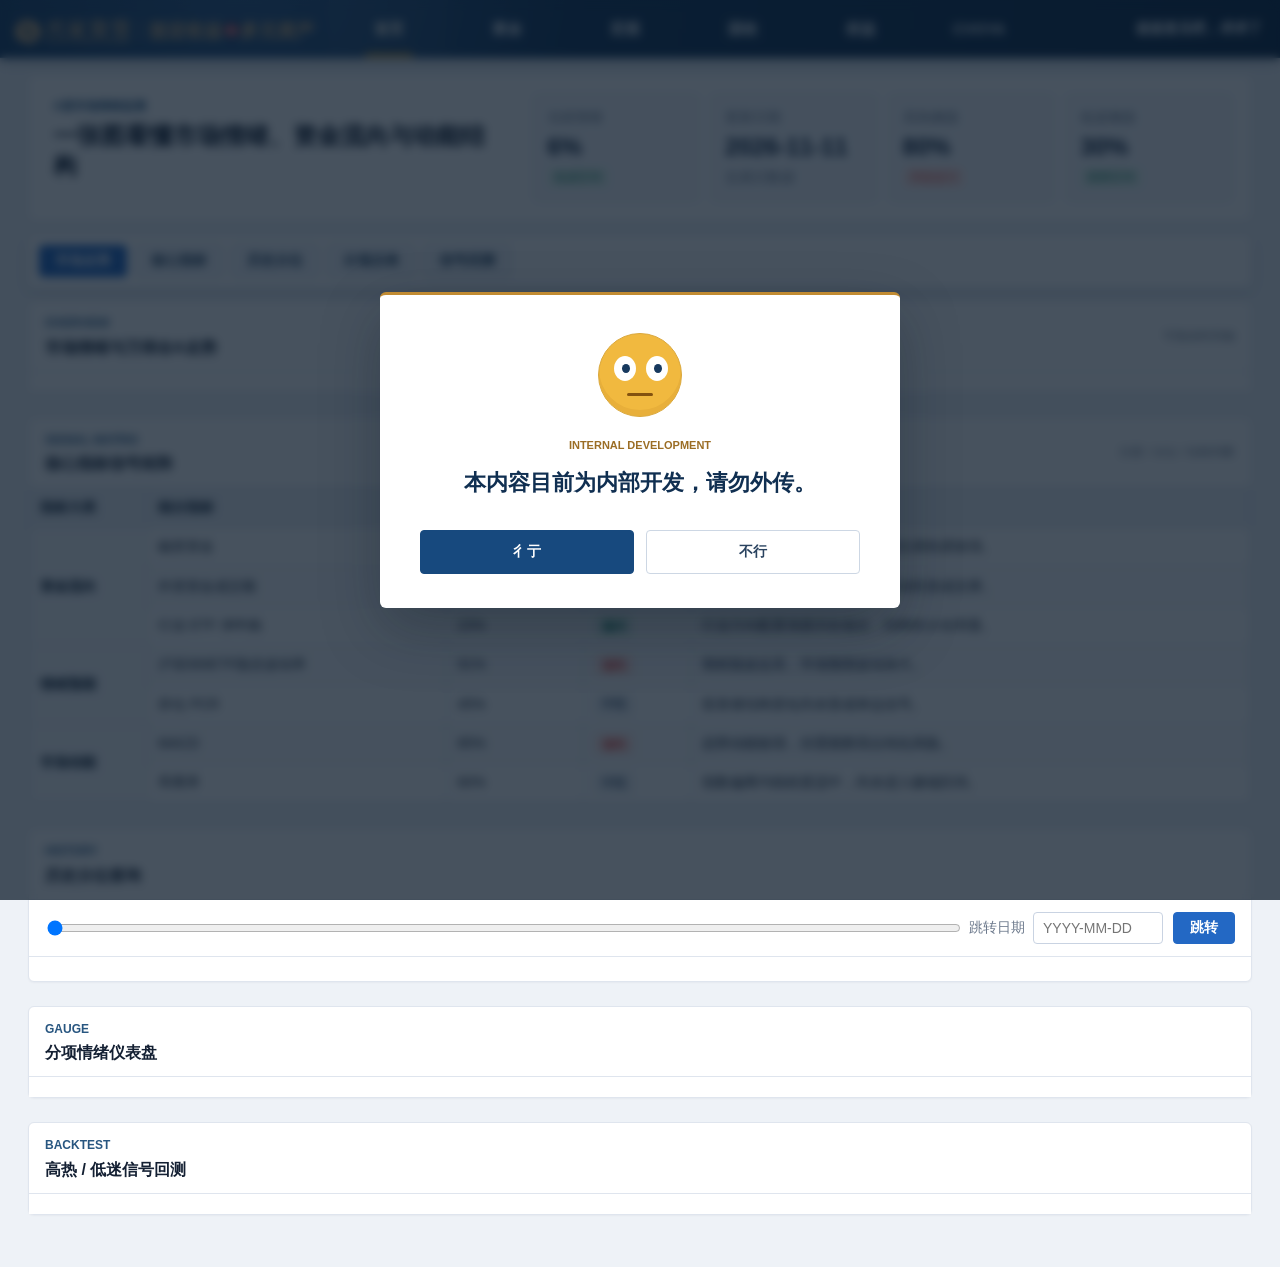
==== commit a585fa73: "Add files via upload" ====
--- a/index.html
+++ b/index.html
@@ -7,6 +7,7 @@
     <meta name="description" content="覆盖黄金、宏观、固定收益与权益研究的多资产研究平台。">
     <script src="internal-notice.js?v=4"></script>
     <link rel="stylesheet" href="styles.css?v=20260903-1">
+    <link rel="stylesheet" href="equity.css?v=20261106-1">
   </head>
   <body>
     <header class="topbar">
@@ -21,7 +22,7 @@
         <a href="#page-5" data-page-link="page-5">权益</a>
         <a href="#page-6" data-page-link="page-6">CVOYA</a>
       </nav>
-      <a class="account-link" href="#top">开发中</a>
+      <a class="account-link" href="#top">提提意见吧，求求了</a>
     </header>
 
     <main id="top" class="dashboard-shell is-home">
@@ -33,12 +34,12 @@
         <div class="metric-strip" aria-label="关键指标">
           <article class="metric-card">
             <span>当前情绪</span>
-            <strong>26%</strong>
+            <strong>6%</strong>
             <em class="state cool">低迷区间</em>
           </article>
           <article class="metric-card">
             <span>更新日期</span>
-            <strong>2026-08-20</strong>
+            <strong>2026-11-11</strong>
             <em>交易日数据</em>
           </article>
           <article class="metric-card">
@@ -492,16 +493,16 @@
         </div>
       </section>
 
-      <section id="page-5" class="page research-page" aria-label="权益研究">
-        <div class="module research-page-intro">
+      <section id="page-5" class="page research-page equity-page" aria-label="权益研究">
+        <div class="module research-page-intro macro-page-intro">
           <p>Equity</p>
-          <h2>权益研究</h2>
-          <span>研究框架已建立，内容待接入。</span>
-        </div>
-        <div class="research-module-grid">
-          <article><span>01</span><h3>模块一</h3><p>内容待接入</p></article>
-          <article><span>02</span><h3>模块二</h3><p>内容待接入</p></article>
-          <article><span>03</span><h3>模块三</h3><p>内容待接入</p></article>
+          <h2>权益市场监测</h2>
+          <span>估值、行业、资金与市场风格</span>
+          <strong id="equityUpdateDate" class="macro-intro-date">数据读取中</strong>
+        </div>
+        <nav id="equityCategoryNav" class="macro-category-nav" aria-label="权益图表分类"></nav>
+        <div id="equityResearchContent" class="macro-research-content">
+          <p class="macro-loading">正在载入权益图表数据...</p>
         </div>
       </section>
 
@@ -698,12 +699,14 @@
     <script src="https://cdn.plot.ly/plotly-3.5.0.min.js" integrity="sha256-fHbNLP+GlIXN+efbQec78UkemUz3NJp7UmfGxC1tNxs=" crossorigin="anonymous"></script>
     <script src="gold-signal-series-data.js" defer></script>
     <script src="gold-monitor-data.js?v=20260826-7" defer></script>
-    <script src="gold-etf.js?v=20260827-2" defer></script>
-    <script src="macro-data.js" defer></script>
-    <script src="fixed-income-data.js?v=20260903-1" defer></script>
-    <script src="app.js" defer></script>
+    <script src="gold-etf.js?v=12dd16344217" defer></script>
+    <script src="macro-data.js?v=298a8ba8dc00" defer></script>
+    <script src="fixed-income-data.js?v=0a55a0c5c959" defer></script>
+    <script src="app.js?v=cadf870e9690" defer></script>
     <script src="gold-signal-series.js?v=20260826-9" defer></script>
     <script src="macro-charts.js" defer></script>
     <script src="fixed-income-charts.js?v=20260903-3" defer></script>
+    <script src="equity-data.js?v=73216867c80c" defer></script>
+    <script src="equity-charts.js?v=20261106-1" defer></script>
   </body>
 </html>
--- a/equity.css
+++ b/equity.css
@@ -0,0 +1,27 @@
+.equity-page { padding: 0; background: transparent; }
+.equity-card { display: flex; flex-direction: column; min-width: 0; }
+.equity-card .macro-chart-card-header { flex-wrap: wrap; align-items: flex-start; }
+.equity-card .macro-chart-card-header > div:first-child { flex: 1 1 210px; min-width: 0; }
+.equity-card .macro-chart-card-header h4 { line-height: 1.5; overflow-wrap: anywhere; }
+.equity-card .macro-period-switch { margin-left: auto; }
+.equity-plot { width: 100%; height: 420px; min-width: 0; }
+.equity-legend { display: flex; flex-wrap: wrap; gap: 6px 14px; padding: 12px 16px 0; min-height: 36px; align-content: flex-start; }
+.equity-legend button { border: 0; padding: 2px 0; background: transparent; color: #28415f; font: inherit; font-size: 11px; line-height: 1.5; display: inline-flex; align-items: center; gap: 6px; cursor: pointer; text-align: left; }
+.equity-legend button[aria-pressed="false"] { opacity: .42; }
+.equity-swatch { width: 22px; height: 3px; background: var(--series-color); flex: 0 0 auto; }
+.equity-swatch.is-bar { width: 10px; height: 10px; }
+.equity-legend button:focus-visible, .equity-card button:focus-visible { outline: 2px solid #77a9dc; outline-offset: 3px; }
+.equity-source { margin: auto 0 0; padding: 0 14px 10px; text-align: right; font-size: 11px; color: #7b899b; }
+.equity-category { scroll-margin-top: 150px; }
+.equity-card.is-wide { grid-column: 1 / -1; }
+@media (max-width: 1000px) {
+  .equity-page .macro-chart-grid { grid-template-columns: minmax(0, 1fr); }
+}
+@media (max-width: 720px) {
+  .equity-plot { height: 360px; }
+  .equity-card .macro-chart-card-header { gap: 8px; flex-direction: row; }
+  .equity-card .macro-chart-card-header > div:first-child { flex: 1 0 100%; width: 100%; }
+  .equity-card .macro-period-switch { width: auto; max-width: 100%; flex: 0 0 auto; }
+  .equity-category { scroll-margin-top: 248px; }
+  .equity-legend { padding-left: 10px; padding-right: 10px; }
+}
